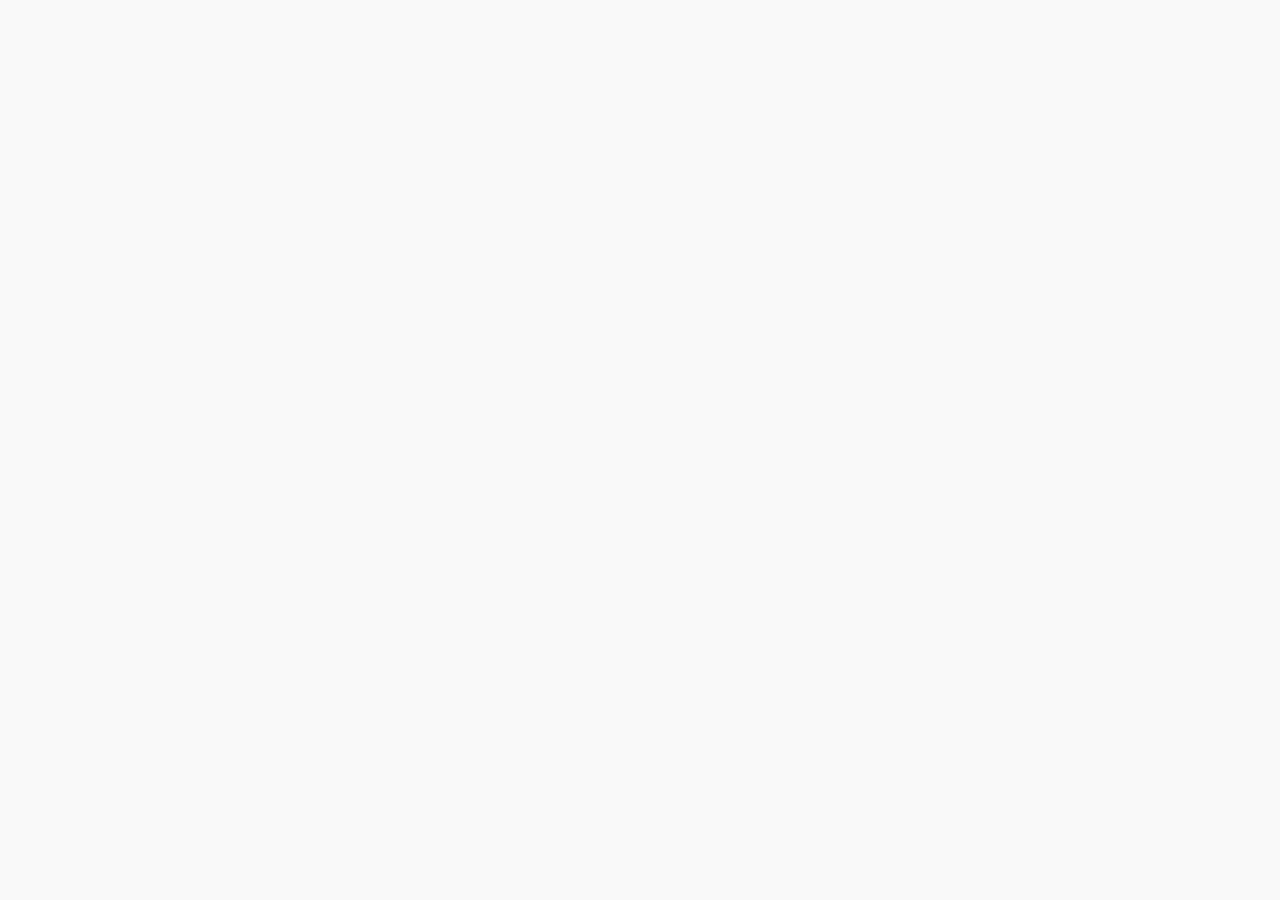
==== index.html @ 3a8b967f "Update index.html" ====
<!DOCTYPE html>
<html lang="fr">
<head>
  <meta charset="UTF-8">
  <meta name="viewport" content="width=device-width, initial-scale=1.0">
  <title>Charles Ange Ginésy</title>
  <link rel="stylesheet" href="css/style.css">
  <script>
    function toggleMenu() {
      const nav = document.querySelector("nav ul");
      nav.style.display = nav.style.display === "flex" ? "none" : "flex";
    }
    <script>
</head>
<body>

  <!-- ✨ Ici commence le contenu réel de ta page -->
  <header>
<div class="header-left">
      <h1 class="header-title">CHARLES ANGE GINÉSY</h1>
      <div class="liseret"></div>
      <p class="header-subtitle">Président du Département des Alpes-Maritimes<br>Président de la Communauté de Communes Alpes d'Azur</p>
    </div>
    <button id="menu-toggle" onclick="toggleMenu()">☰</button>
    <nav>
      <ul>
        <li><a href="#actualites">ACTUALITÉS</a></li>
        <li><a href="#connaitre">MIEUX ME CONNAÎTRE</a></li>
        <li><a href="#priorites">MES PRIORITÉS</a></li>
        <li><a href="#contact">ME CONTACTER</a></li>
      </ul>
    </nav>
    <div class="social-icons">
      <a href="https://www.facebook.com/CAGinesy/" target="_blank"><img src="images/facebook-logo.svg" alt="Facebook"></a>
      <a href="https://www.instagram.com/ca_ginesy/" target="_blank"><img src="images/instagram.png" alt="Instagram"></a>
      <a href="https://www.linkedin.com/in/caginesy/" target="_blank"><img src="images/linkedin-big-logo.svg" alt="LinkedIn"></a>
      <a href="https://x.com/ca_ginesy" target="_blank"><img src="images/x.png" alt="X"></a>
      <a href="https://www.tiktok.com/@charlesangeginesy" target="_blank"><img src="images/tiktokgood.svg" alt="TikTok"></a>
    </div>
  </header>

  <main>
    <section id="actualites">
      <h2>ACTUALITÉS</h2>
      <div id="actu-principale"></div>
      <div id="actu-secondaires"></div>
    </section>

    <section class="newsletter">
  <h2>TOUTE MON ACTUALITÉ DANS VOTRE BOÎTE MAIL</h2>
  <form>
    <input type="email" placeholder="Votre adresse mail" required>
    <button type="submit" title="S’inscrire à la newsletter">📩</button>
  </form>
</section>

<section class="suivez-moi">
  <h2>SUIVEZ-MOI</h2>
  <div class="icons">
    <a href="https://facebook.com/CAGinesy" target="_blank">
      <img src="images/facebook.svg" alt="Facebook">
    </a>
    <a href="https://x.com/ca_ginesy" target="_blank">
      <img src="images/x.svg" alt="X">
    </a>
    <a href="https://linkedin.com/in/caginesy" target="_blank">
      <img src="images/linkedin.svg" alt="LinkedIn">
    </a>
    <a href="https://instagram.com/ca_ginesy" target="_blank">
      <img src="images/instagram.svg" alt="Instagram">
    </a>
    <a href="https://tiktok.com/@charlesangeginesy" target="_blank">
      <img src="images/tiktok.svg" alt="TikTok">
    </a>
  </div>
</section>


  <footer>
    <div class="footer-columns">
      <div>
        <img src="images/lr_logo.svg" alt="Les Républicains">
        <p><a href="mentions.html">Mentions légales</a></p>
      </div>
      <div>
        <h3>ME SUIVRE</h3>
        <div class="social-icons">
          <a href="https://facebook.com/CAGinesy" target="_blank"><img src="images/facebook.svg" alt="Facebook"></a>
          <a href="https://x.com/ca_ginesy" target="_blank"><img src="images/x.svg" alt="X"></a>
          <a href="https://linkedin.com/in/caginesy" target="_blank"><img src="images/linkedin.svg" alt="LinkedIn"></a>
          <a href="https://instagram.com/ca_ginesy" target="_blank"><img src="images/instagram.svg" alt="Instagram"></a>
          <a href="https://tiktok.com/@charlesangeginesy" target="_blank"><img src="images/tiktok.svg" alt="TikTok"></a>
        </div>
      </div>
      <div>
        <h3>PLAN DU SITE</h3>
        <ul>
          <li><a href="#actualites">Actualités</a></li>
          <li><a href="#priorites">Mes Priorités</a></li>
          <li><a href="#contact">Contact</a></li>
        </ul>
      </div>
    </div>
  </footer>

  <!-- Chargement du script d’articles -->
  <script src="js/load-articles.js"></script>
</body>
</html>
---- css/style.css ----
/* RESET & FONDAMENTAUX */
body {
  margin: 0;
  font-family: "Helvetica Neue", sans-serif;
  color: #002654;
  background-color: #fff;
}

h1, h2, h3, h4 {
  text-transform: uppercase;
  margin: 0;
}

/* LISERET BLEU BLANC ROUGE */
.liseret {
  height: 4px;
  width: 270px;
  background: linear-gradient(to right, #0055A4 33%, white 33% 66%, #EF4135 66%);
  margin: 6px 0 10px 0;
  border-radius: 2px;
}

/* HEADER */
header {
  background-color: #002654;
  color: white;
  display: flex;
  align-items: center;
  justify-content: space-between;
  padding: 10px 40px;
  flex-wrap: wrap;
  position: relative;
}

.header-left {
  max-width: 300px;
}

.header-title {
  font-size: 1.4em;
  font-weight: bold;
}

.header-subtitle {
  font-size: 0.60em;
  color: #ccc;
}

nav ul {
  display: flex;
  list-style: none;
  padding: 0;
  margin: 0 20px;
  gap: 20px;
}

nav a {
  color: white;
  text-decoration: none;
  font-size: 0.95em;
  transition: color 0.3s ease;
}

nav a:hover {
  color: #66b3ff;
}

#menu-toggle {
  display: none;
  background: none;
  border: none;
  color: white;
  font-size: 26px;
  margin-left: auto;
  cursor: pointer;
}

.social-icons {
  display: flex;
  gap: 10px;
  align-items: center;
}

.social-icons img {
  width: 20px;
  height: 20px;
  margin-left: 10px;
  transition: transform 0.3s;
  filter: brightness(0) invert(1);
}

.social-icons img:hover {
  transform: scale(1.1);
}
}
.article {
  border-bottom: 1px solid #ccc;
  padding: 20px 0;
}
.article img {
  width: 100%;
  max-height: 200px;
  object-fit: cover;
}
.article h2 {
  margin-top: 10px;
  color: #002654;
}
.article a {
  color: #002654;
  text-decoration: none;
  font-weight: bold;
}
body {
  font-family: 'Arial', sans-serif;
  background: #f8f9fa;
  color: #002654;
  margin: 0;
  padding: 0 20px;
}

h2 {
  text-transform: uppercase;
  font-size: 28px;
  color: #002654;
  margin-bottom: 30px;
}

.actualites {
  max-width: 1200px;
  margin: 60px auto;
  padding: 0;
}

.toute-actu {
  float: right;
  font-size: 14px;
  font-weight: normal;
}

.toute-actu img {
  height: 16px;
  vertical-align: middle;
  margin-right: 5px;
}

.toute-actu a {
  color: #002654;
  text-decoration: none;
  font-weight: bold;
}

/* Actualités */
.actu-principale {
  display: flex;
  background: white;
  border-radius: 12px;
  overflow: hidden;
  box-shadow: 0 0 8px rgba(0,0,0,0.1);
  margin-bottom: 40px;
}

.actu-principale img {
  width: 50%;
  height: auto;
  object-fit: cover;
}

.actu-principale .texte {
  width: 50%;
  padding: 30px;
}

.actu-principale .texte h2 {
  font-size: 22px;
  margin: 0 0 10px 0;
}

.actu-principale .date {
  font-size: 14px;
  color: #666;
  margin-bottom: 10px;
}

.actu-principale .btn {
  background-color: #002654;
  color: white;
  text-decoration: none;
  padding: 10px 16px;
  border-radius: 6px;
  display: inline-block;
  margin-top: 10px;
  font-size: 14px;
  transition: background-color 0.3s ease;
}

.actu-principale .btn:hover {
  background-color: #0050aa;
}

/* Actus secondaires */
.actus-secondaires {
  display: grid;
  grid-template-columns: repeat(3, 1fr);
  gap: 20px;
}

.actus-secondaires .carte {
  background: white;
  border-radius: 12px;
  overflow: hidden;
  box-shadow: 0 0 6px rgba(0,0,0,0.08);
  display: flex;
  flex-direction: column;
}

.actus-secondaires img {
  width: 100%;
  height: 160px;
  object-fit: cover;
}

.actus-secondaires .contenu {
  padding: 16px;
  flex-grow: 1;
  display: flex;
  flex-direction: column;
  justify-content: space-between;
}

.actus-secondaires h3 {
  font-size: 16px;
  margin: 0 0 6px 0;
}

.actus-secondaires .date {
  font-size: 13px;
  color: #666;
  margin-bottom: 8px;
}

.actus-secondaires .btn {
  background-color: #002654;
  color: white;
  text-decoration: none;
  padding: 8px 12px;
  font-size: 12px;
  text-align: center;
  border-radius: 6px;
  margin-top: 10px;
  text-transform: uppercase;
  transition: background-color 0.3s ease;
}

.actus-secondaires .btn:hover {
  background-color: #0050aa;
}

/* Pagination */
.pagination {
  margin-top: 50px;
  text-align: center;
}

.pagination button {
  background: #ccc;
  border: none;
  padding: 8px 14px;
  margin: 0 4px;
  border-radius: 5px;
  cursor: pointer;
  font-weight: bold;
  color: #002654;
  transition: background-color 0.2s ease;
}

.pagination button:hover {
  background-color: #999;
}

.pagination button.active {
  background-color: #002654;
  color: white;
}

/* NEWSLETTER */
.newsletter {
  background-color: #002654;
  color: white;
  padding: 30px 20px;
  text-align: center;
}

.newsletter h2 {
  font-size: 1.4em;
  font-color: white;
  font-weight: bold;
}

.newsletter form {
  margin-top: 20px;
  display: flex;
  justify-content: center;
  align-items: center;
  flex-wrap: wrap;
  gap: 10px;
}

.newsletter input {
  padding: 12px;
  width: 280px;
  border-radius: 5px;
  border: none;
  font-size: 1em;
}

.newsletter button {
  background: white;
  color: #002654;
  padding: 12px 20px;
  border-radius: 5px;
  border: none;
  font-weight: bold;
  cursor: pointer;
  transition: all 0.3s ease;
}

.newsletter button:hover {
  background-color: #004080;
  color: white;
}

/* SUIVEZ-MOI */
.suivez-moi {
  background: #e02d2d;
  color: white;
  padding: 30px 20px;
  text-align: center;
}

.suivez-moi h2 {
  font-size: 1.4em;
  font-weight: bold;
  font-color: white;
  margin-bottom: 20px;
}

.suivez-moi .icons {
  display: flex;
  justify-content: center;
  gap: 20px;
  margin-top: 15px;
}

.suivez-moi .icons a img {
  width: 26px;
  filter: brightness(0) invert(1);
  transition: transform 0.3s ease;
}

.suivez-moi .icons a img:hover {
  transform: scale(1.2);
}
/* ==== FOOTER ==== */
footer {
  background: #003399;
  color: white;
  padding: 40px 10%;
}
.footer-container {
  display: flex;
  justify-content: space-between;
  flex-wrap: wrap;
  gap: 20px;
}
.footer-col {
  flex: 1;
  min-width: 200px;
}
.footer-col h3 {
  font-size: 17px;
  margin-bottom: 10px;
}
.footer-col hr {
  width: 40px;
  border: 1px solid white;
  margin-bottom: 10px;
}
.footer-icons {
  display: flex;
  gap: 10px;
  flex-wrap: wrap;
}
.footer-icons img {
  height: 24px;
  filter: brightness(0) invert(1);
}
.footer-link {
  display: block;
  margin-top: 10px;
  font-size: 13px;
  color: white;
  text-decoration: none;
}
.footer-col ul {
  list-style: none;
  padding: 0;
}
.footer-col ul li a {
  color: white;
  text-decoration: none;
  font-size: 14px;
}
.footer-col ul li a:hover {
  text-decoration: underline;
}

/* Responsive */
@media screen and (max-width: 900px) {
  .actus-secondaires {
    grid-template-columns: repeat(2, 1fr);
  }
  .actu-principale {
    flex-direction: column;
  }
  .actu-principale img,
  .actu-principale .texte {
    width: 100%;
  }
}

@media screen and (max-width: 600px) {
  .actus-secondaires {
    grid-template-columns: 1fr;
  }
}
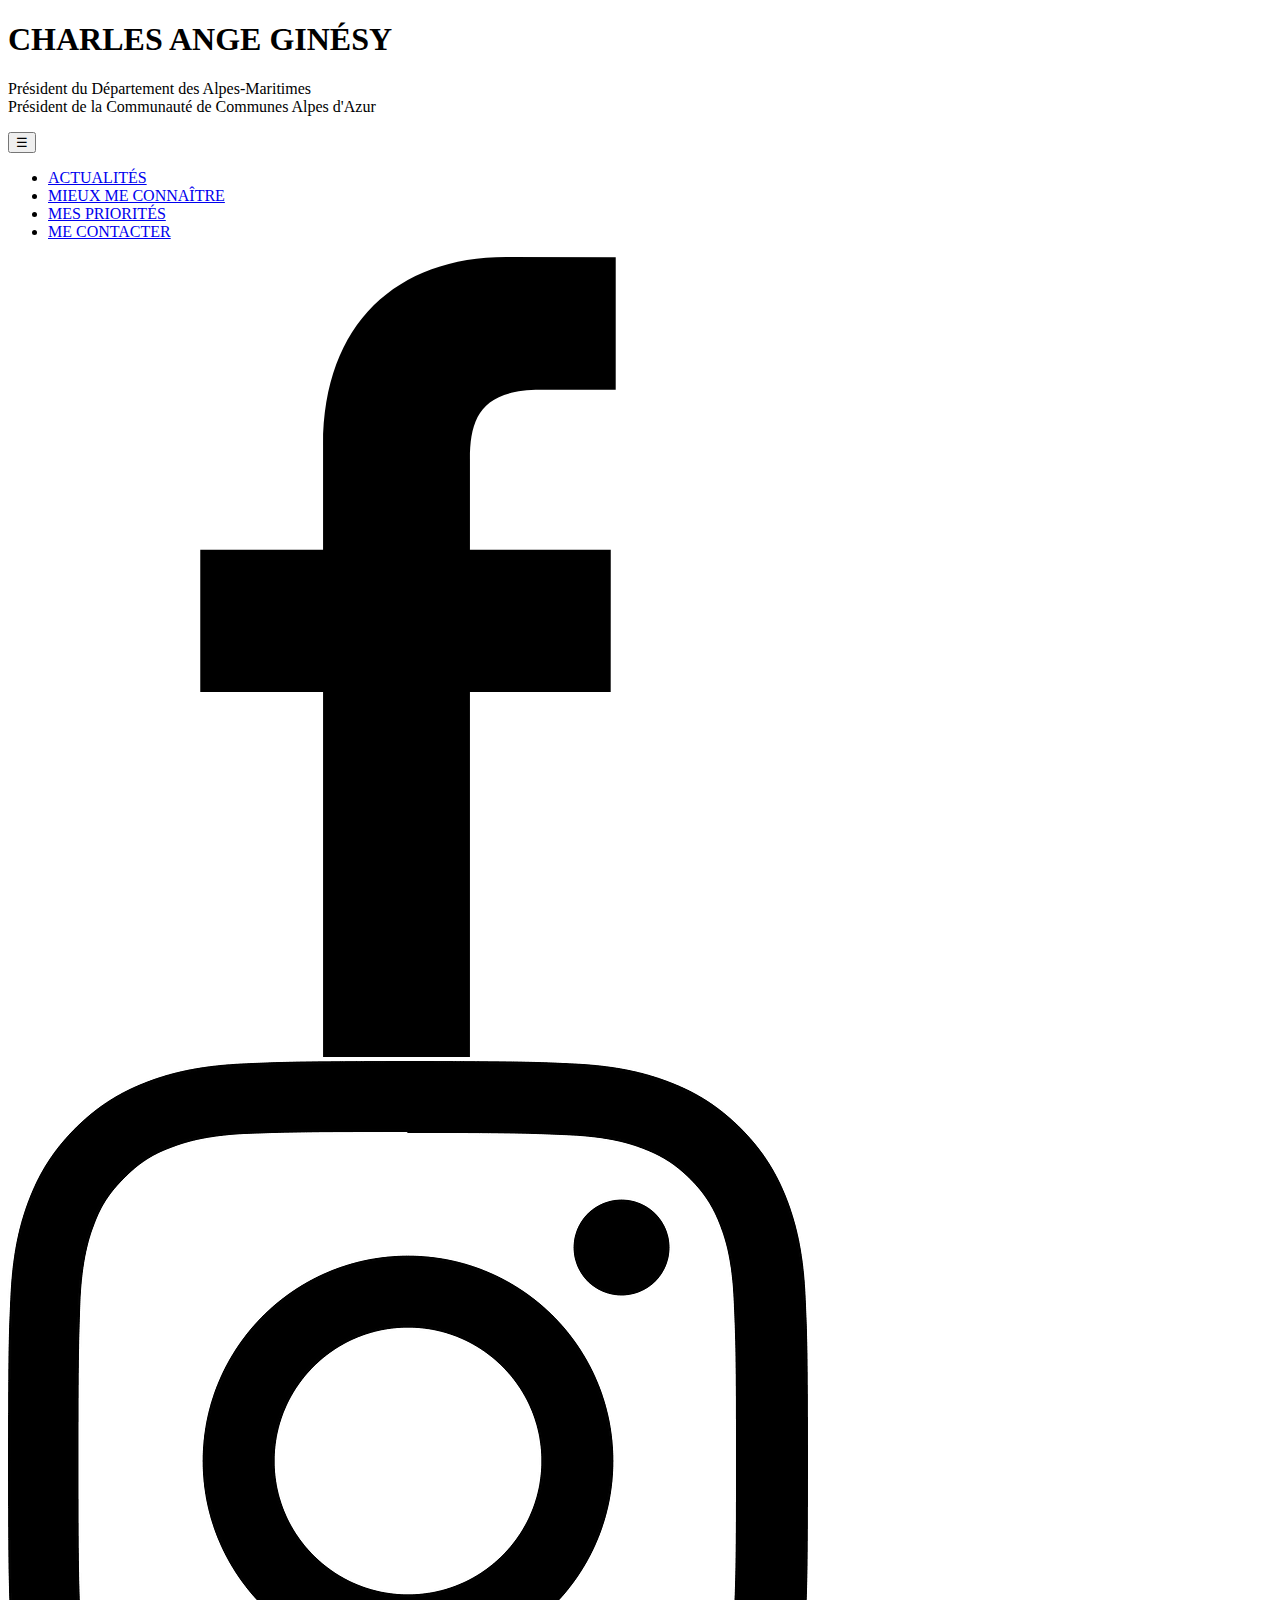
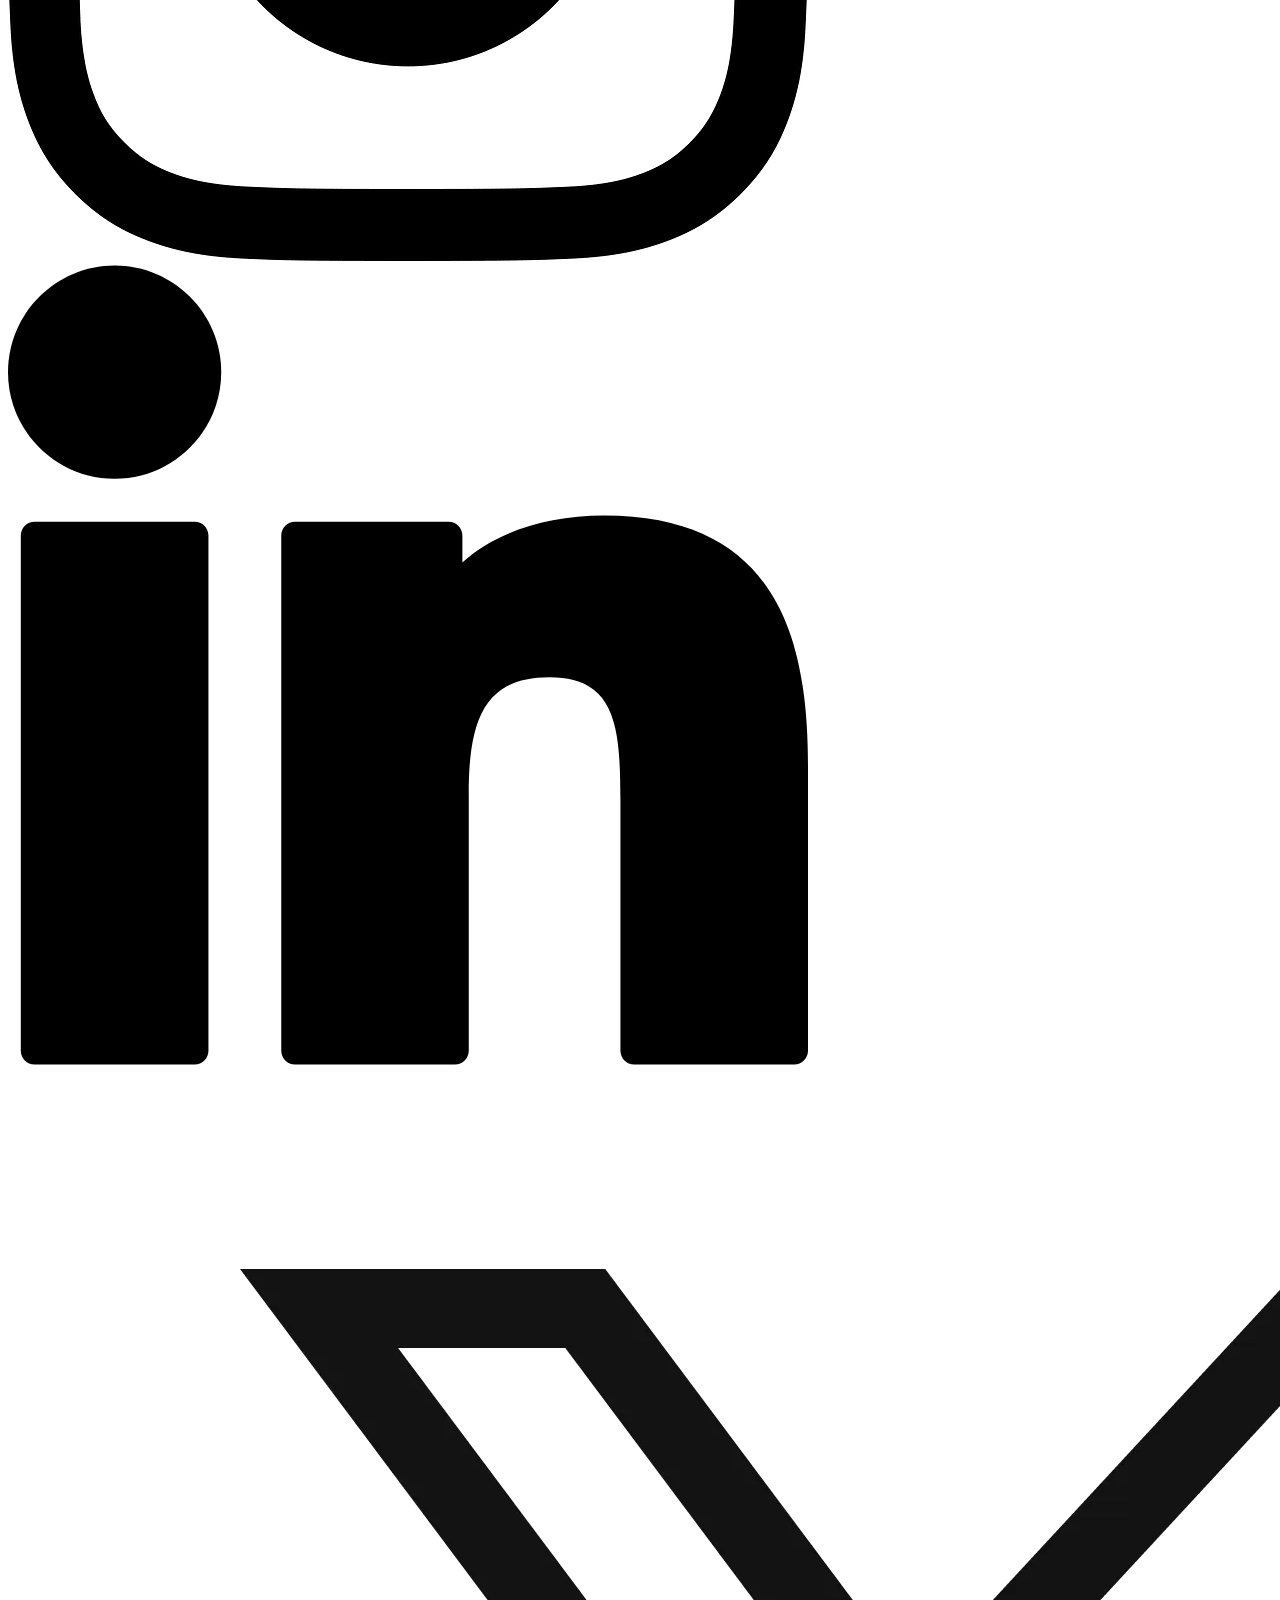
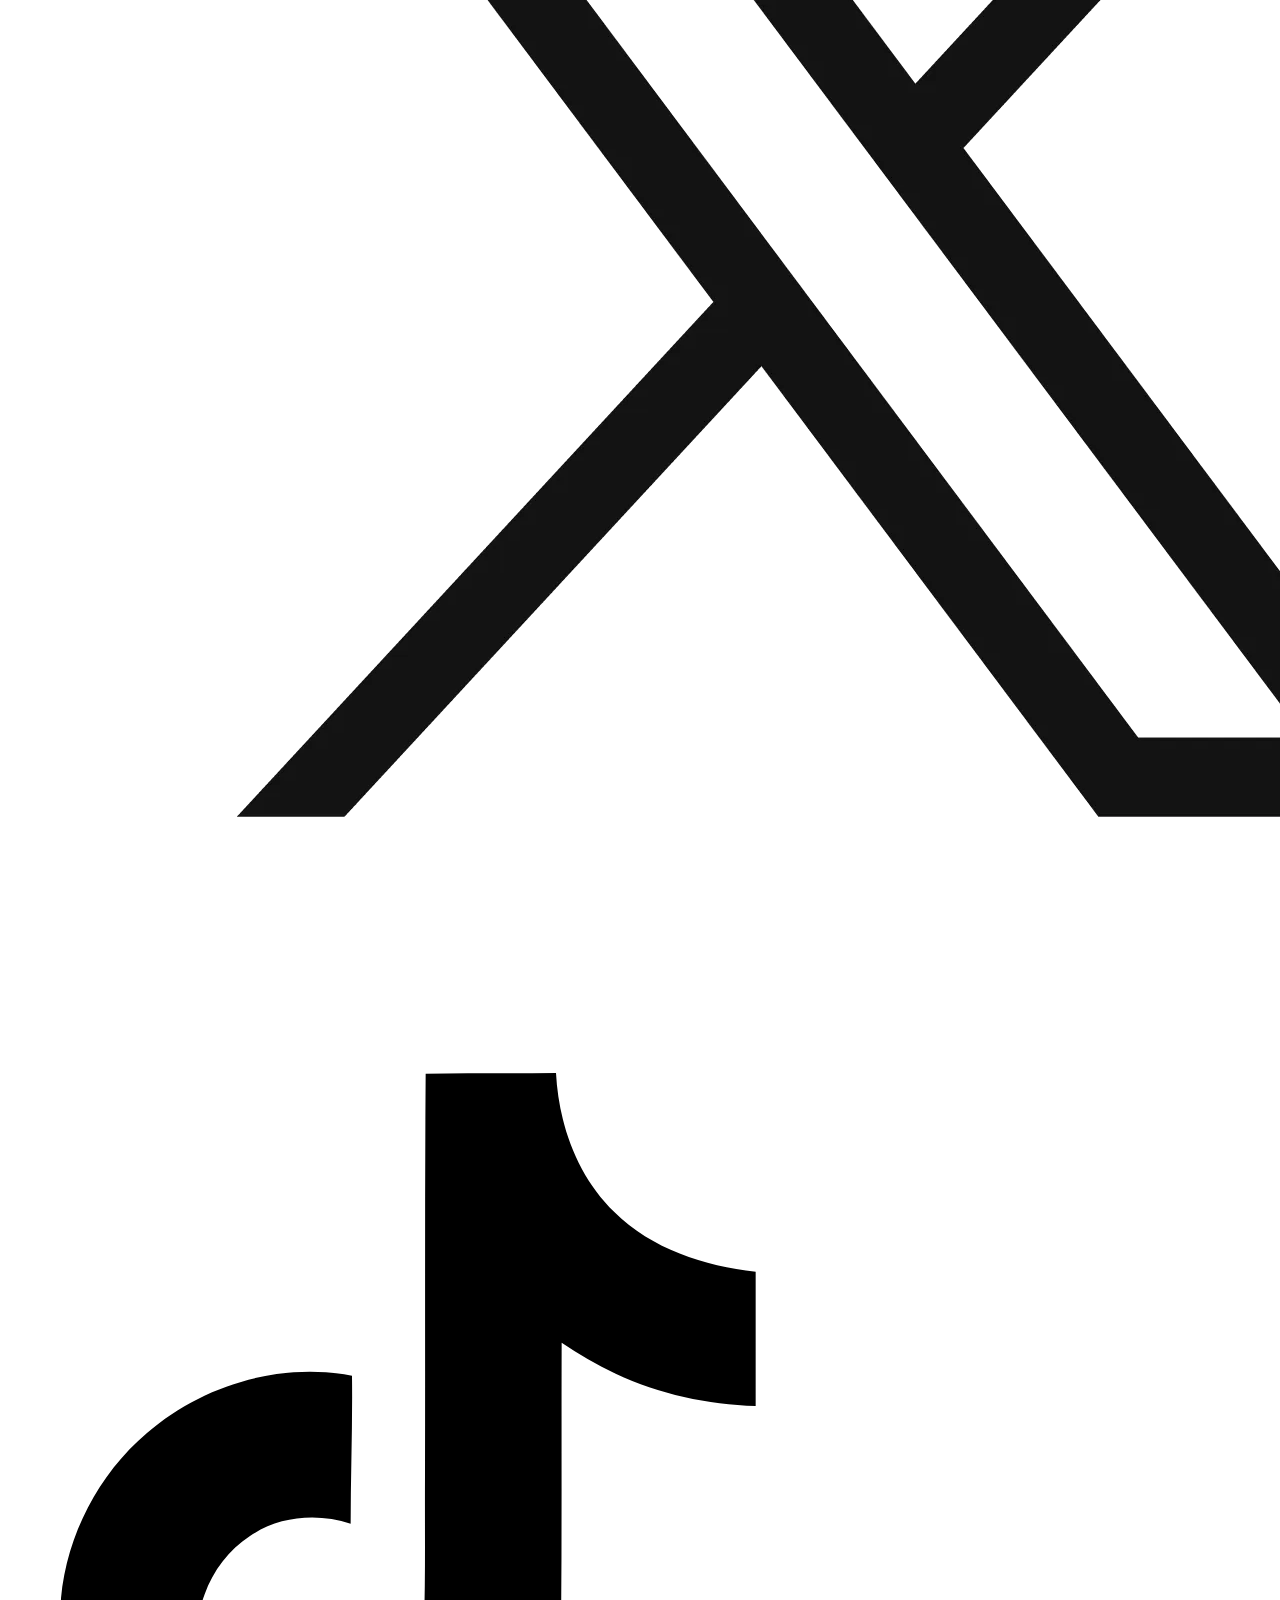
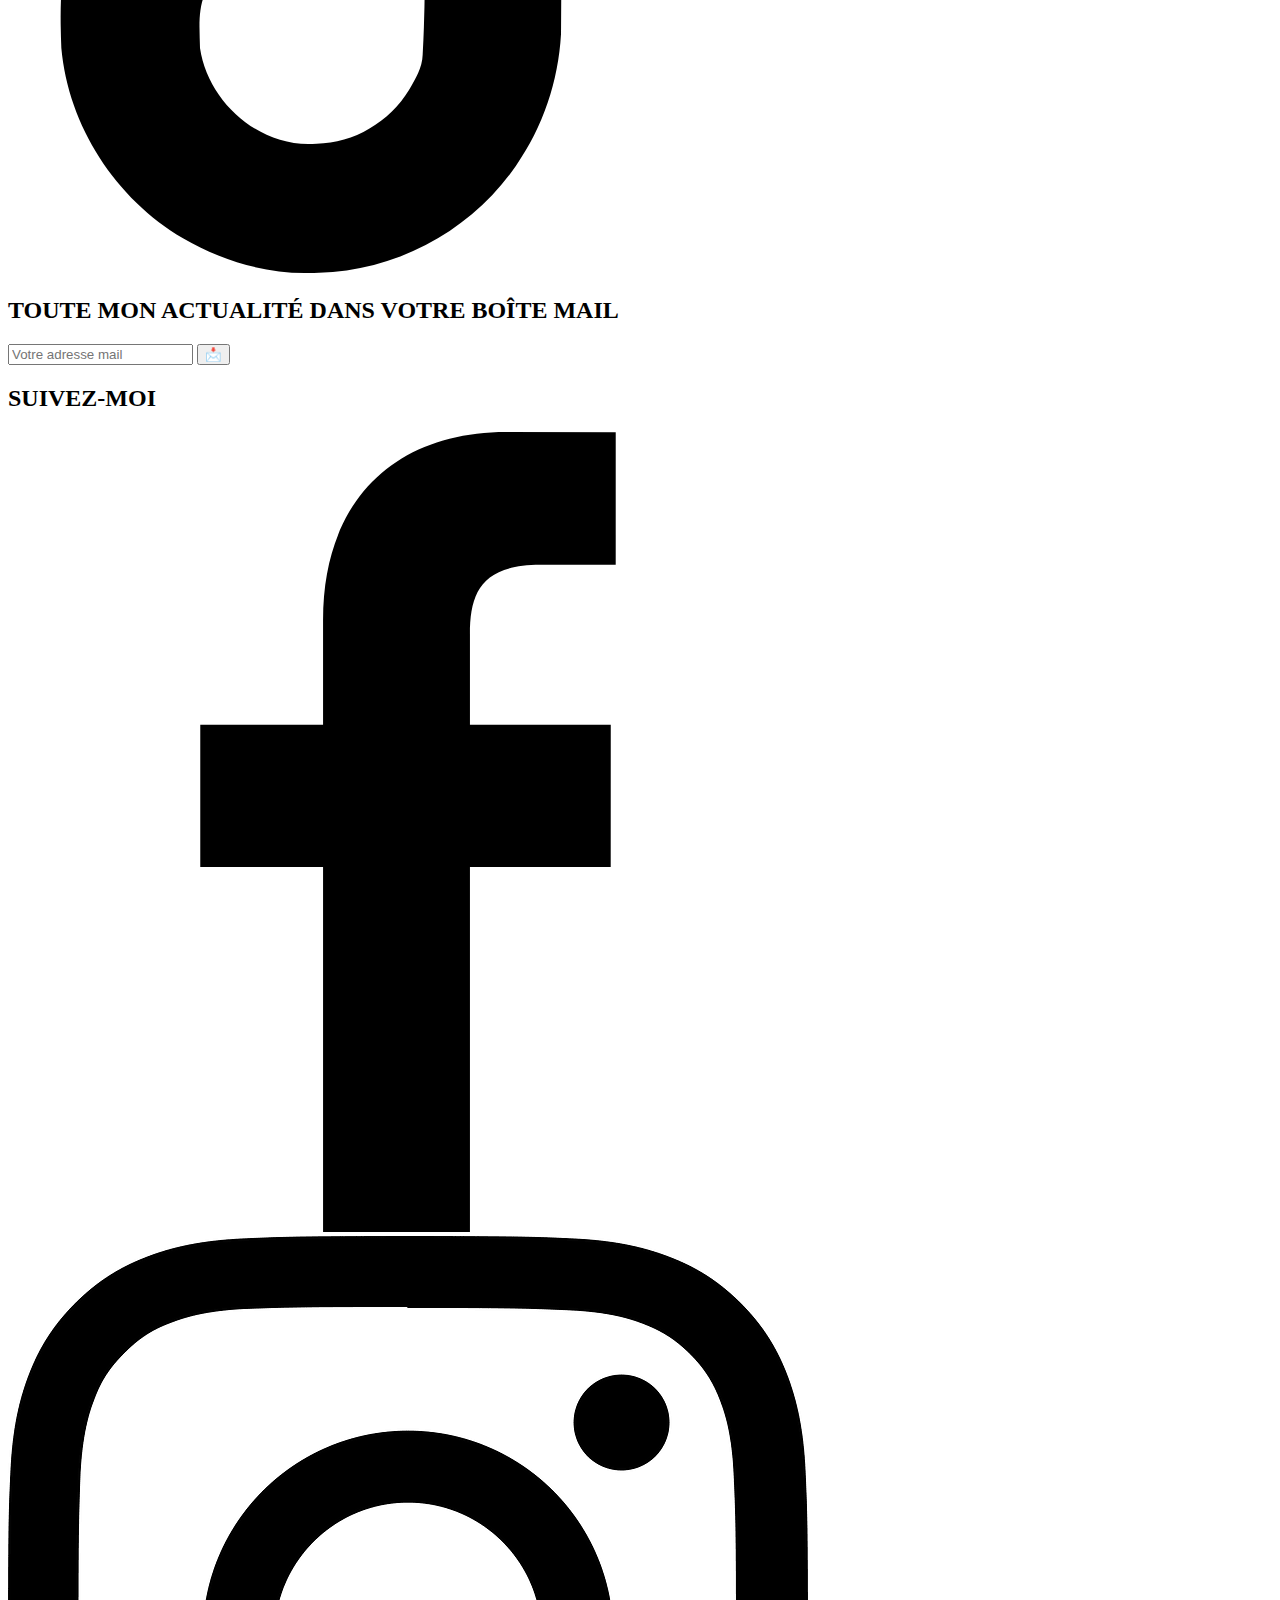
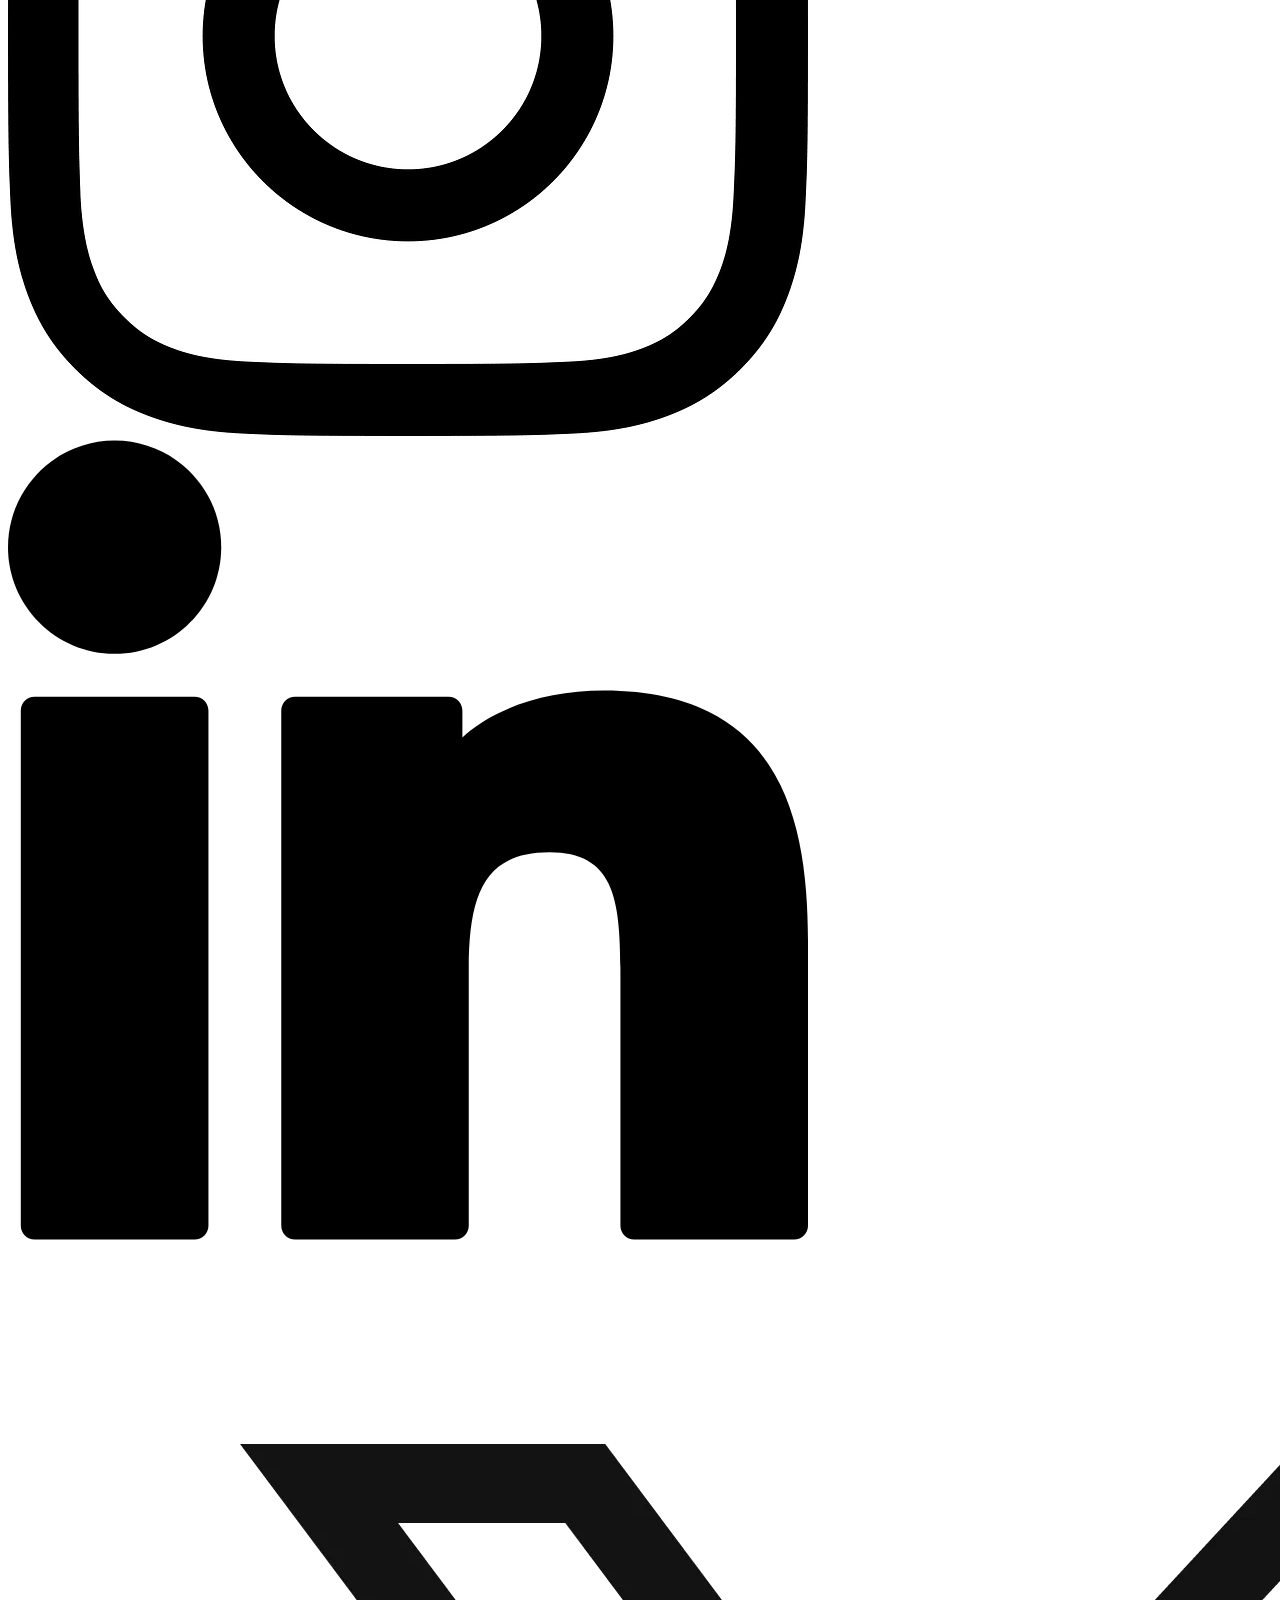
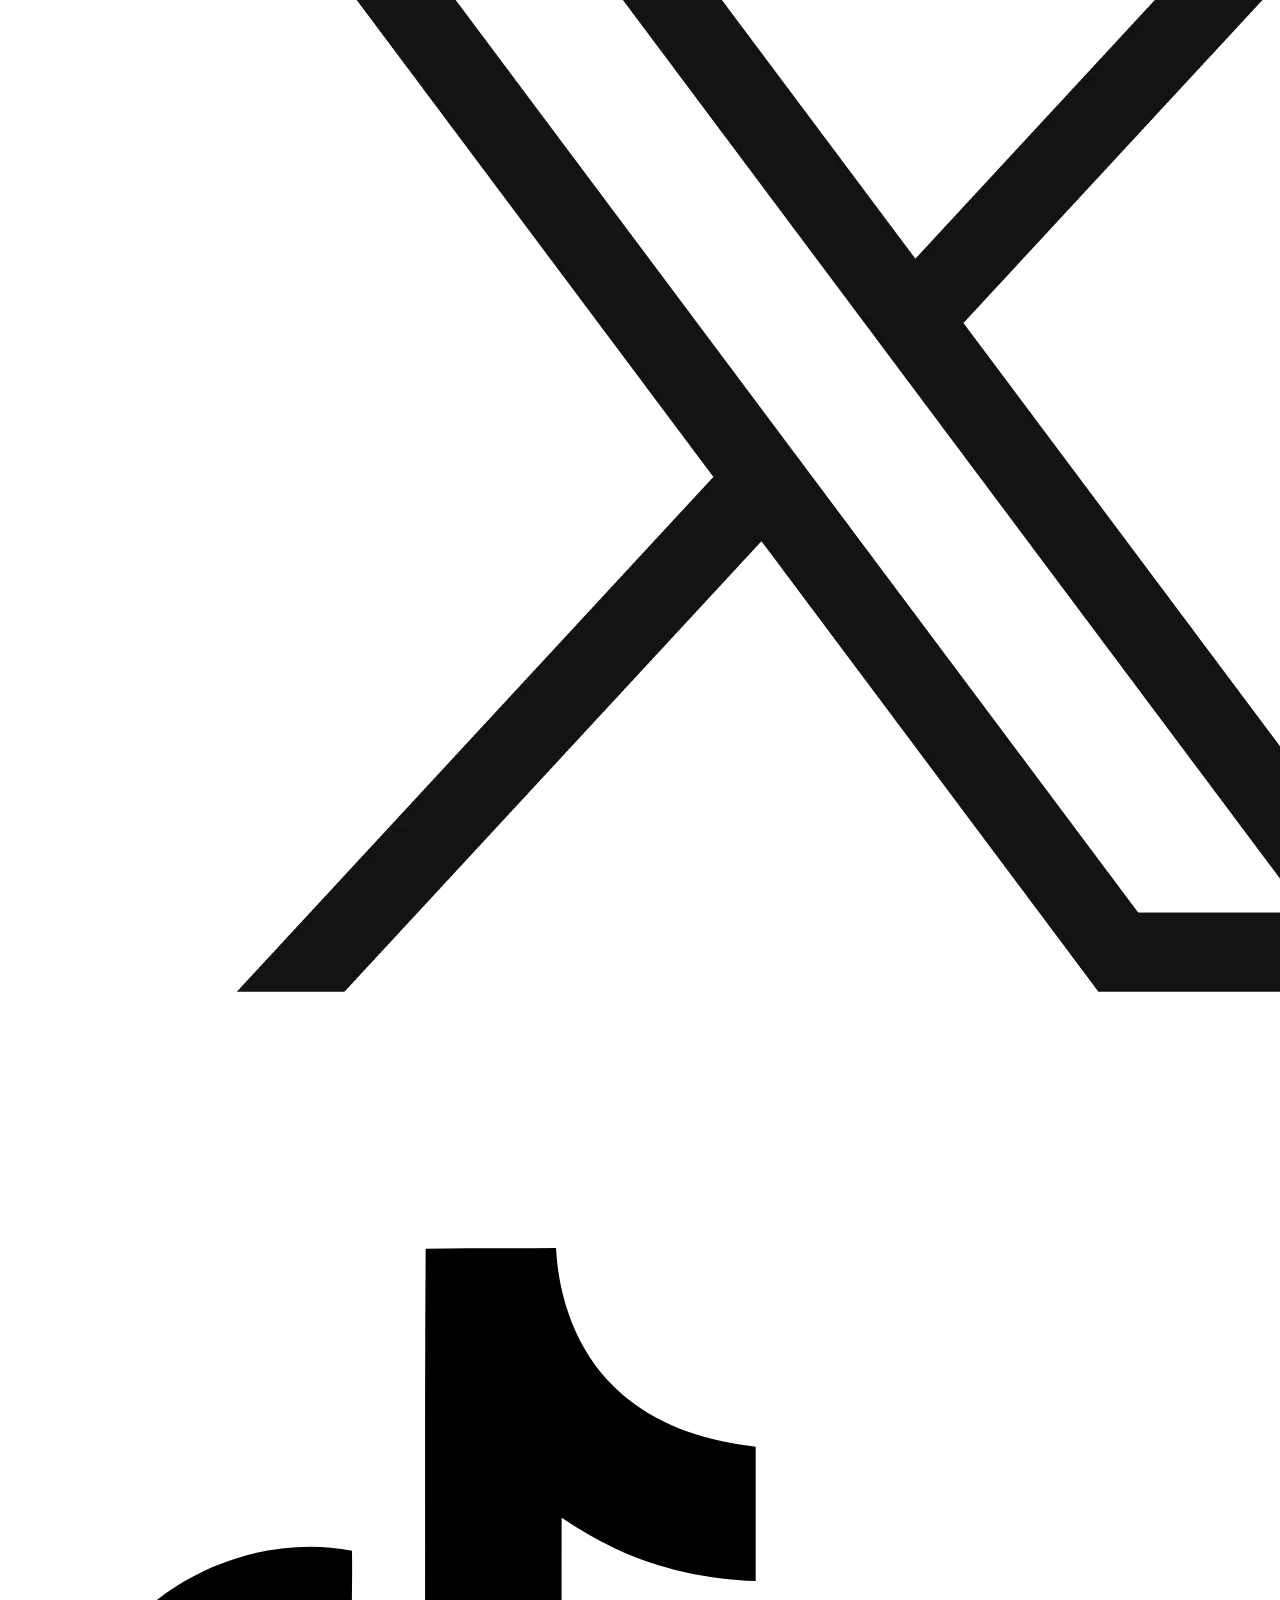
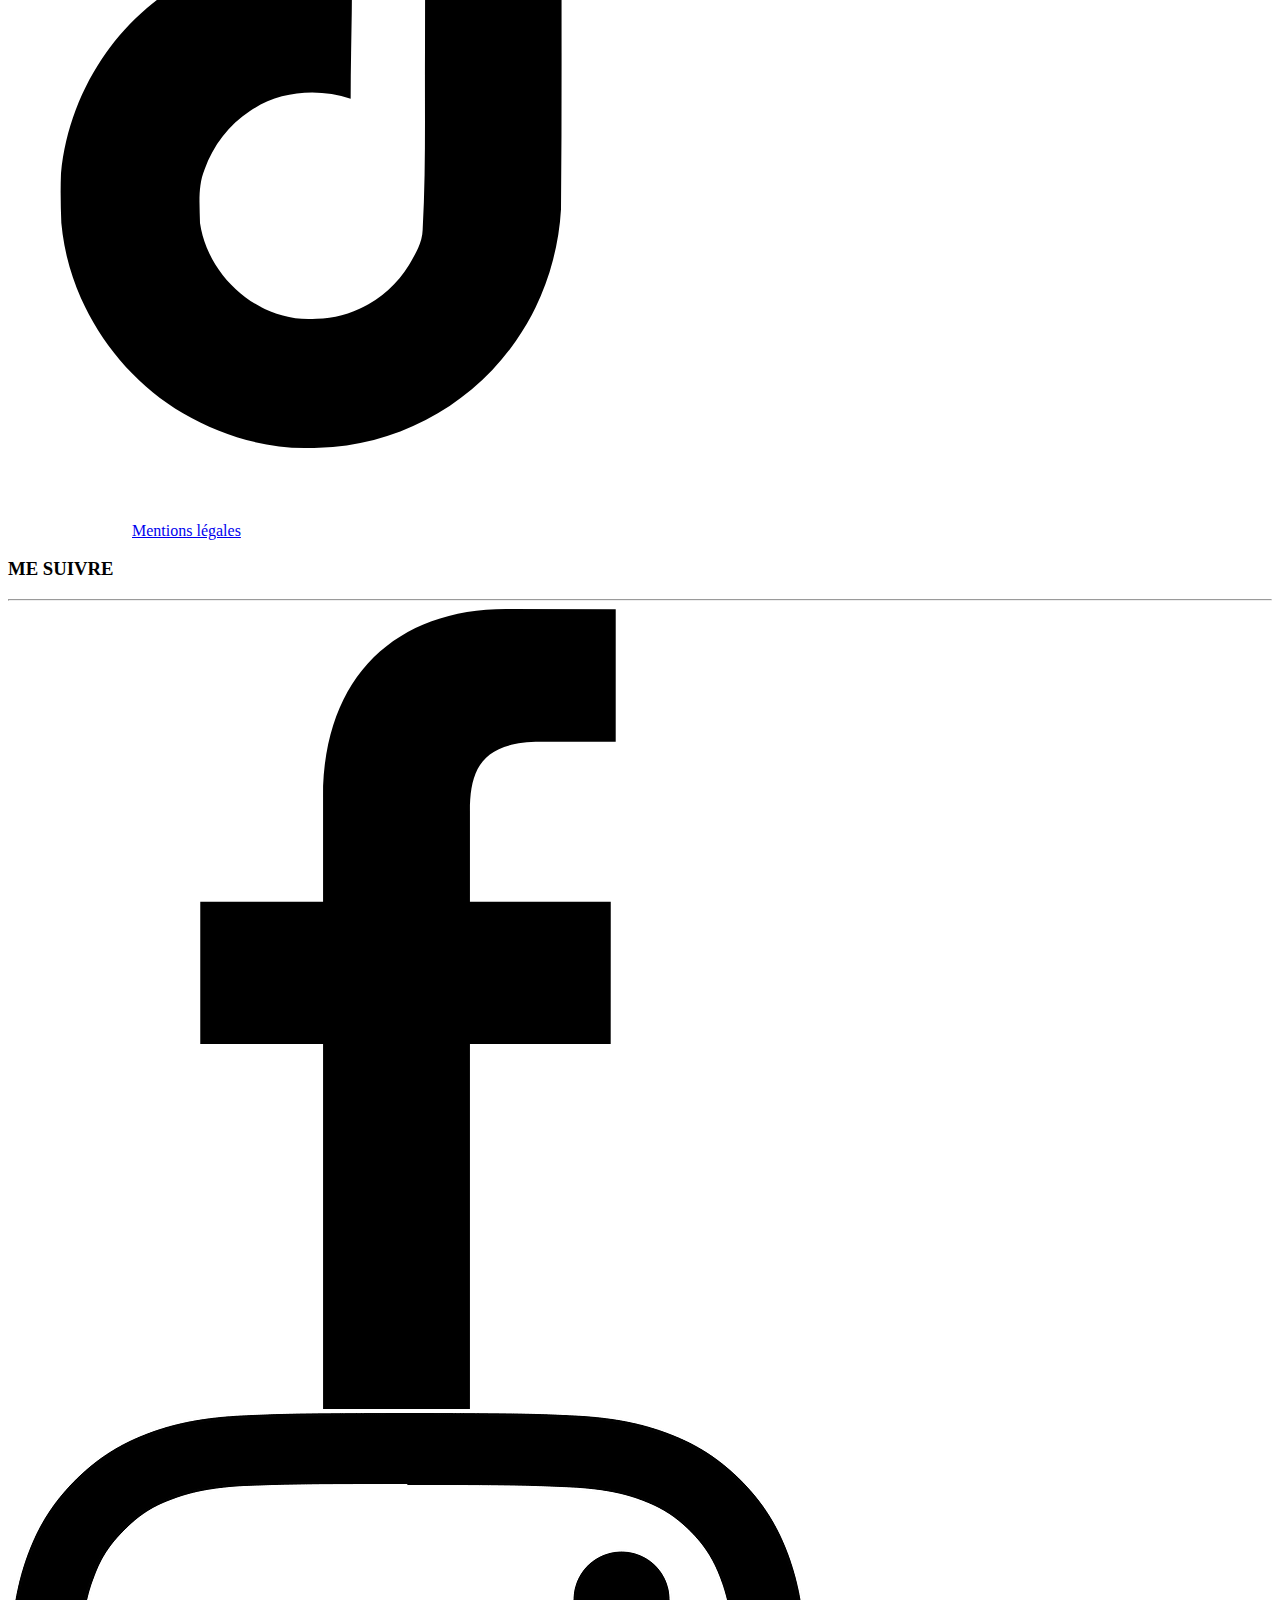
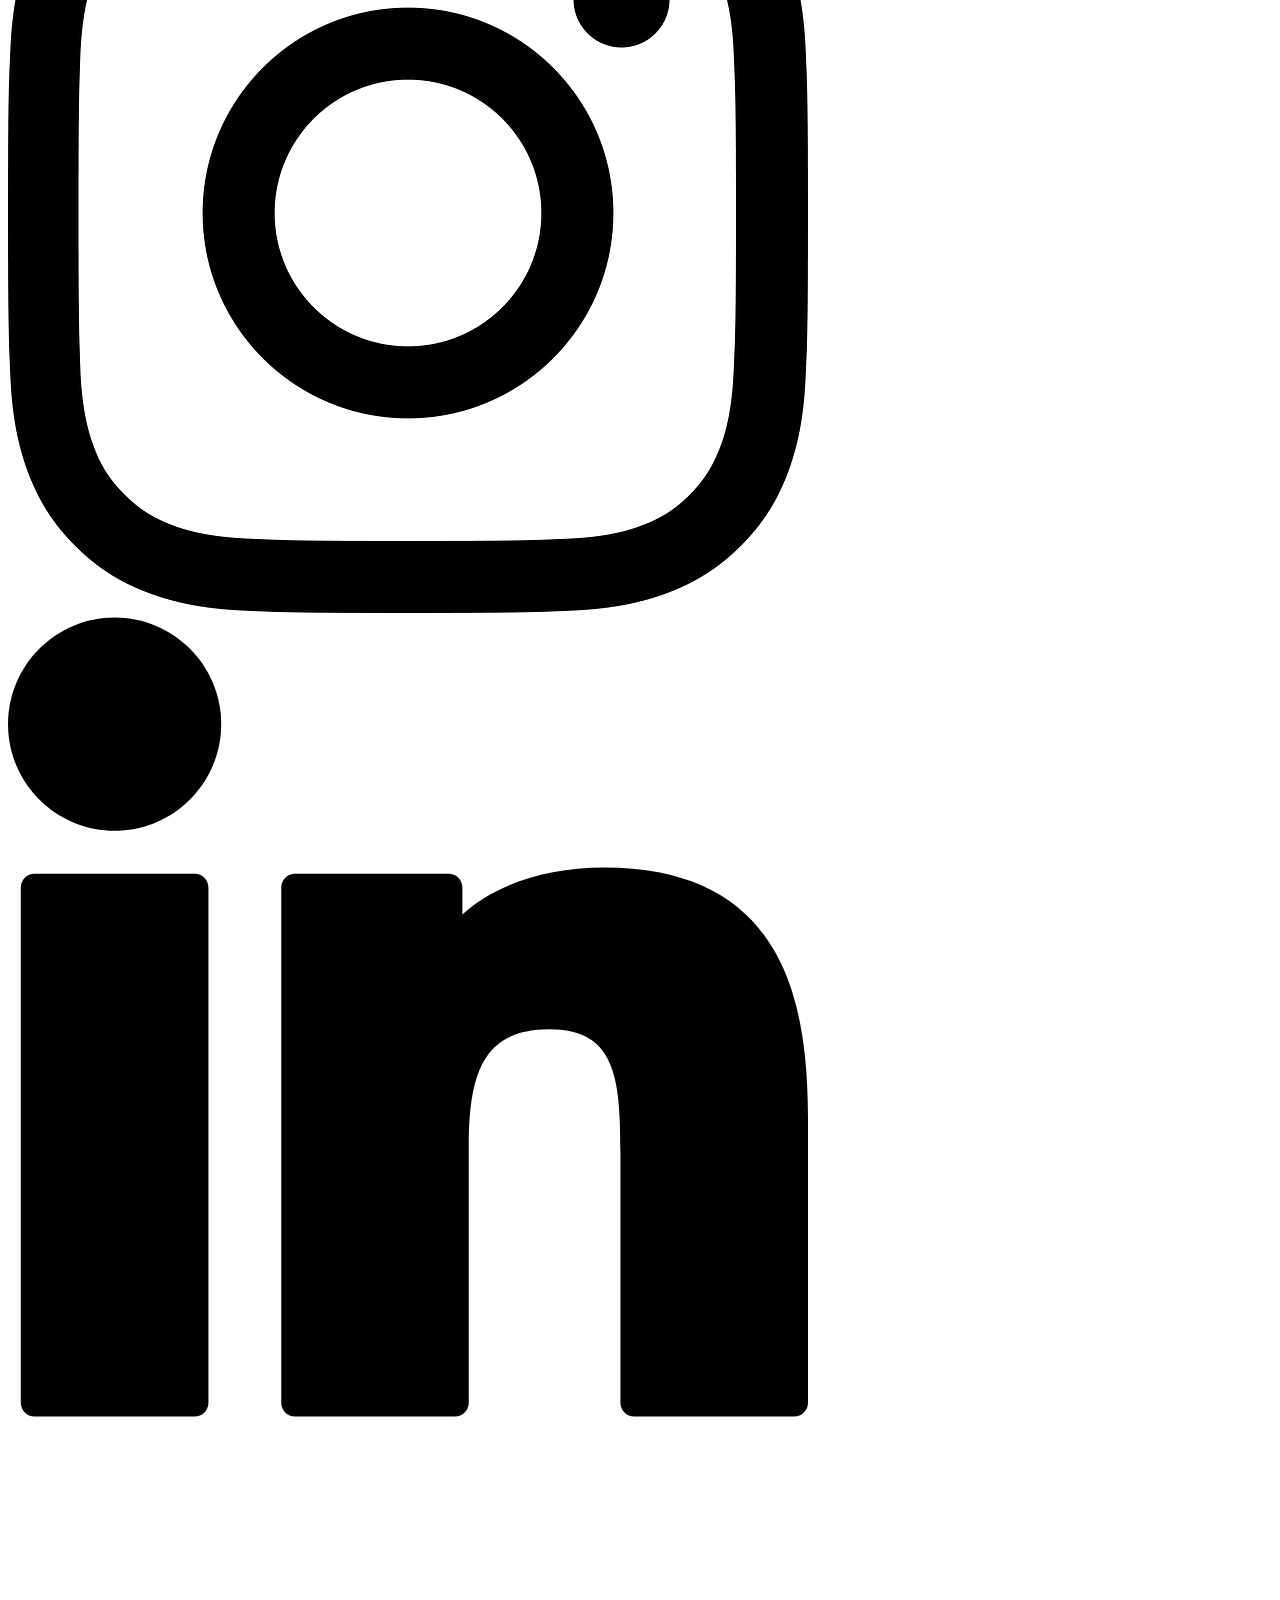
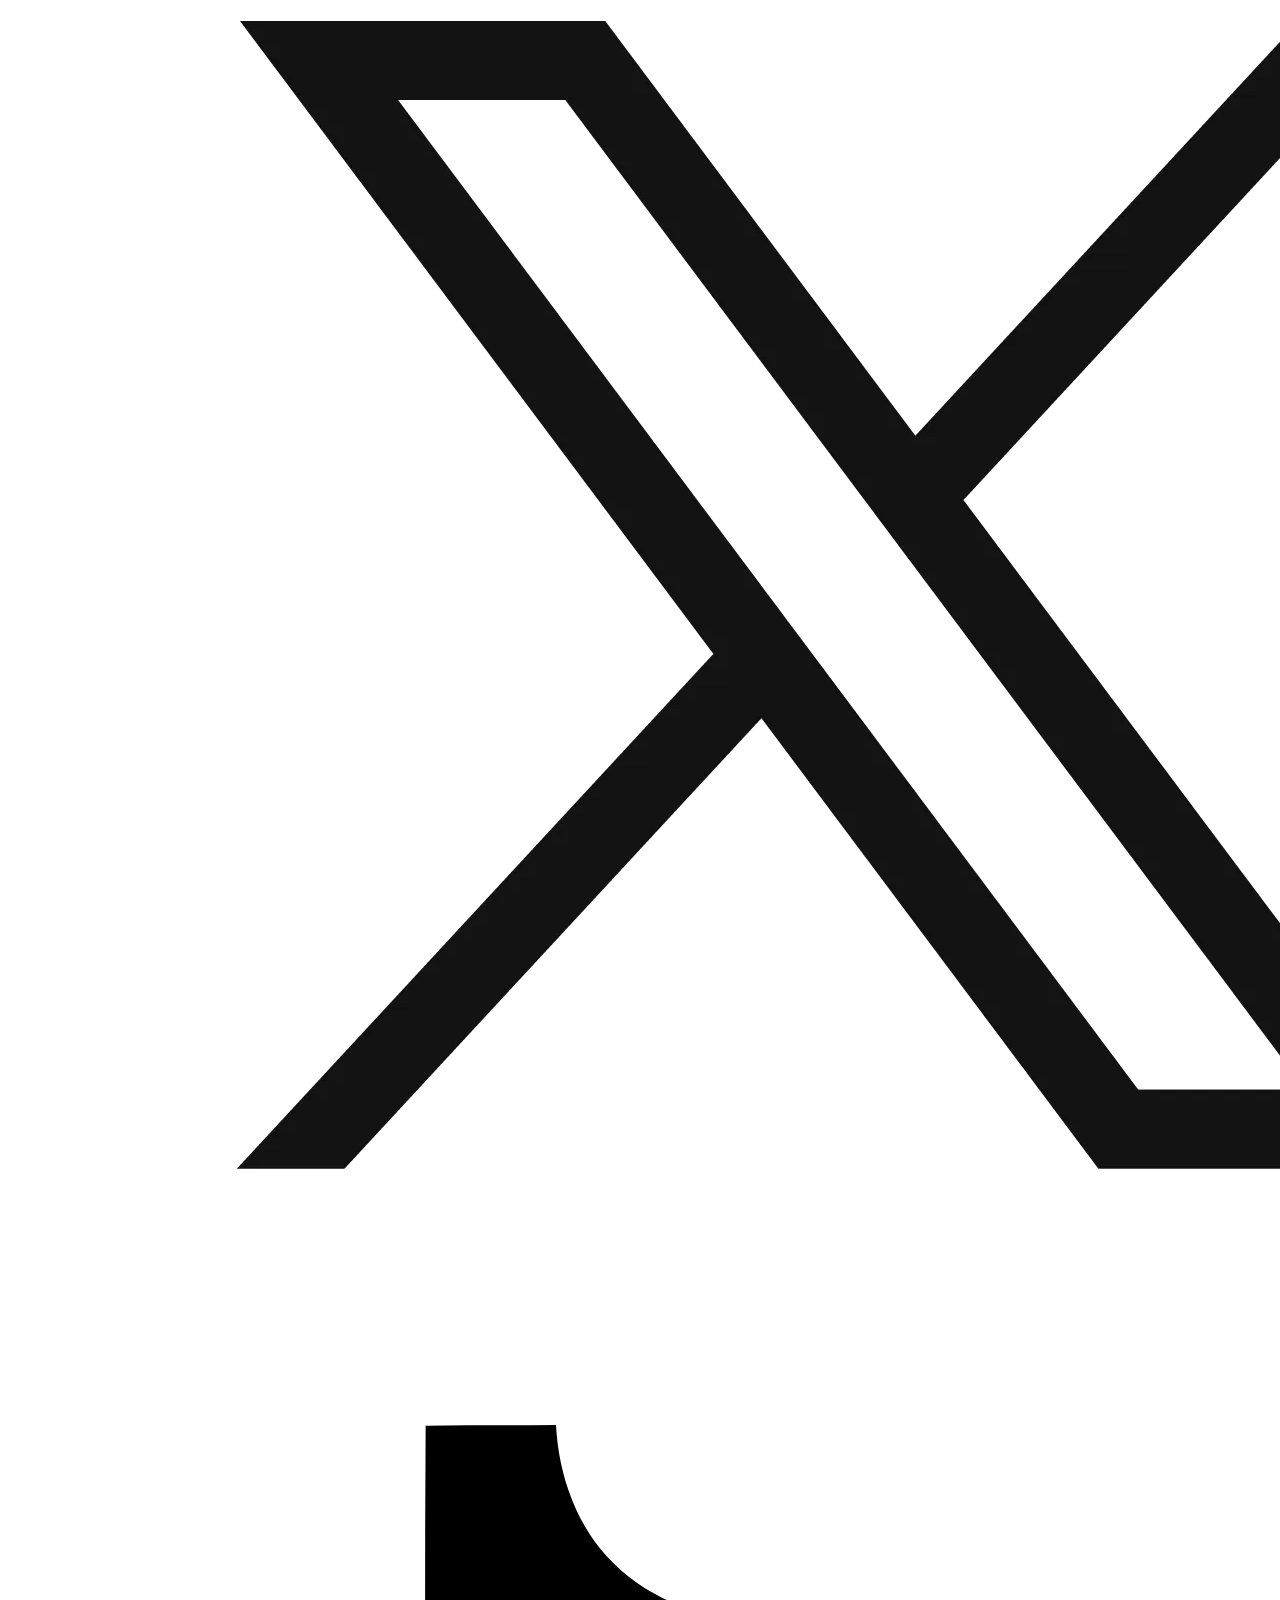
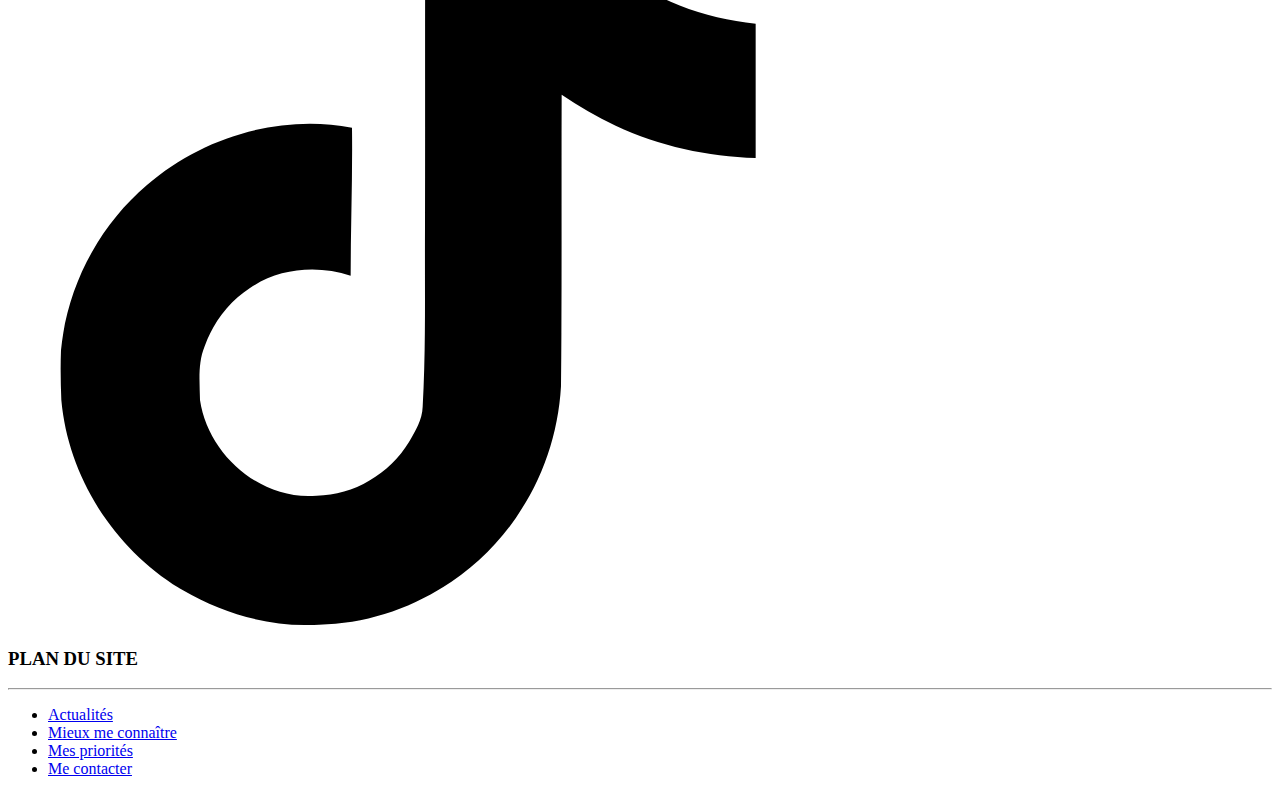
==== commit 21a0118e: "Update index.html" ====
--- a/index.html
+++ b/index.html
@@ -4,19 +4,18 @@
   <meta charset="UTF-8">
   <meta name="viewport" content="width=device-width, initial-scale=1.0">
   <title>Charles Ange Ginésy</title>
-  <link rel="stylesheet" href="css/style.css">
+  <link rel="stylesheet" href="style.css">
   <script>
     function toggleMenu() {
       const nav = document.querySelector("nav ul");
       nav.style.display = nav.style.display === "flex" ? "none" : "flex";
     }
-    <script>
+
+  </script>
 </head>
 <body>
-
-  <!-- ✨ Ici commence le contenu réel de ta page -->
   <header>
-<div class="header-left">
+    <div class="header-left">
       <h1 class="header-title">CHARLES ANGE GINÉSY</h1>
       <div class="liseret"></div>
       <p class="header-subtitle">Président du Département des Alpes-Maritimes<br>Président de la Communauté de Communes Alpes d'Azur</p>
@@ -39,69 +38,56 @@
     </div>
   </header>
 
-  <main>
-    <section id="actualites">
-      <h2>ACTUALITÉS</h2>
-      <div id="actu-principale"></div>
-      <div id="actu-secondaires"></div>
-    </section>
+  <section class="newsletter">
+    <h2>TOUTE MON ACTUALITÉ DANS VOTRE BOÎTE MAIL</h2>
+    <form>
+      <input type="email" placeholder="Votre adresse mail">
+      <button type="submit">📩</button>
+    </form>
+  </section>
 
-    <section class="newsletter">
-  <h2>TOUTE MON ACTUALITÉ DANS VOTRE BOÎTE MAIL</h2>
-  <form>
-    <input type="email" placeholder="Votre adresse mail" required>
-    <button type="submit" title="S’inscrire à la newsletter">📩</button>
-  </form>
-</section>
-
-<section class="suivez-moi">
-  <h2>SUIVEZ-MOI</h2>
-  <div class="icons">
-    <a href="https://facebook.com/CAGinesy" target="_blank">
-      <img src="images/facebook.svg" alt="Facebook">
-    </a>
-    <a href="https://x.com/ca_ginesy" target="_blank">
-      <img src="images/x.svg" alt="X">
-    </a>
-    <a href="https://linkedin.com/in/caginesy" target="_blank">
-      <img src="images/linkedin.svg" alt="LinkedIn">
-    </a>
-    <a href="https://instagram.com/ca_ginesy" target="_blank">
-      <img src="images/instagram.svg" alt="Instagram">
-    </a>
-    <a href="https://tiktok.com/@charlesangeginesy" target="_blank">
-      <img src="images/tiktok.svg" alt="TikTok">
-    </a>
-  </div>
-</section>
+  <section class="suivez-moi">
+    <h2>SUIVEZ-MOI</h2>
+    <div class="icons">
+      <a href="https://www.facebook.com/CAGinesy/" target="_blank"><img src="images/facebook-logo.svg" alt="Facebook"></a>
+      <a href="https://www.instagram.com/ca_ginesy/" target="_blank"><img src="images/instagram.png" alt="Instagram"></a>
+      <a href="https://www.linkedin.com/in/caginesy/" target="_blank"><img src="images/linkedin-big-logo.svg" alt="LinkedIn"></a>
+      <a href="https://x.com/ca_ginesy" target="_blank"><img src="images/x.png" alt="X"></a>
+      <a href="https://www.tiktok.com/@charlesangeginesy" target="_blank"><img src="images/tiktokgood.svg" alt="TikTok"></a>
+    </div>
+  </section>
 
 
-  <footer>
-    <div class="footer-columns">
-      <div>
-        <img src="images/lr_logo.svg" alt="Les Républicains">
-        <p><a href="mentions.html">Mentions légales</a></p>
-      </div>
-      <div>
-        <h3>ME SUIVRE</h3>
-        <div class="social-icons">
-          <a href="https://facebook.com/CAGinesy" target="_blank"><img src="images/facebook.svg" alt="Facebook"></a>
-          <a href="https://x.com/ca_ginesy" target="_blank"><img src="images/x.svg" alt="X"></a>
-          <a href="https://linkedin.com/in/caginesy" target="_blank"><img src="images/linkedin.svg" alt="LinkedIn"></a>
-          <a href="https://instagram.com/ca_ginesy" target="_blank"><img src="images/instagram.svg" alt="Instagram"></a>
-          <a href="https://tiktok.com/@charlesangeginesy" target="_blank"><img src="images/tiktok.svg" alt="TikTok"></a>
-        </div>
-      </div>
-      <div>
-        <h3>PLAN DU SITE</h3>
-        <ul>
-          <li><a href="#actualites">Actualités</a></li>
-          <li><a href="#priorites">Mes Priorités</a></li>
-          <li><a href="#contact">Contact</a></li>
-        </ul>
+<!-- FOOTER -->
+<footer>
+  <div class="footer-container">
+    <div class="footer-col logo">
+      <img src="images/LR_logo_blanc_120x84.webp" alt="Logo LR">
+      <a href="#" class="footer-link">Mentions légales</a>
+    </div>
+    <div class="footer-col follow">
+      <h3>ME SUIVRE</h3>
+      <hr>
+      <div class="footer-icons">
+      <a href="https://www.facebook.com/CAGinesy/" target="_blank"><img src="images/facebook-logo.svg" alt="Facebook"></a>
+      <a href="https://www.instagram.com/ca_ginesy/" target="_blank"><img src="images/instagram.png" alt="Instagram"></a>
+      <a href="https://www.linkedin.com/in/caginesy/" target="_blank"><img src="images/linkedin-big-logo.svg" alt="LinkedIn"></a>
+      <a href="https://x.com/ca_ginesy" target="_blank"><img src="images/x.png" alt="X"></a>
+      <a href="https://www.tiktok.com/@charlesangeginesy" target="_blank"><img src="images/tiktokgood.svg" alt="TikTok"></a>
       </div>
     </div>
-  </footer>
+    <div class="footer-col sitemap">
+      <h3>PLAN DU SITE</h3>
+      <hr>
+      <ul>
+        <li><a href="#actualites">Actualités</a></li>
+        <li><a href="#connaitre">Mieux me connaître</a></li>
+        <li><a href="#priorites">Mes priorités</a></li>
+        <li><a href="#contact">Me contacter</a></li>
+      </ul>
+    </div>
+  </div>
+</footer>
 
   <!-- Chargement du script d’articles -->
   <script src="js/load-articles.js"></script>
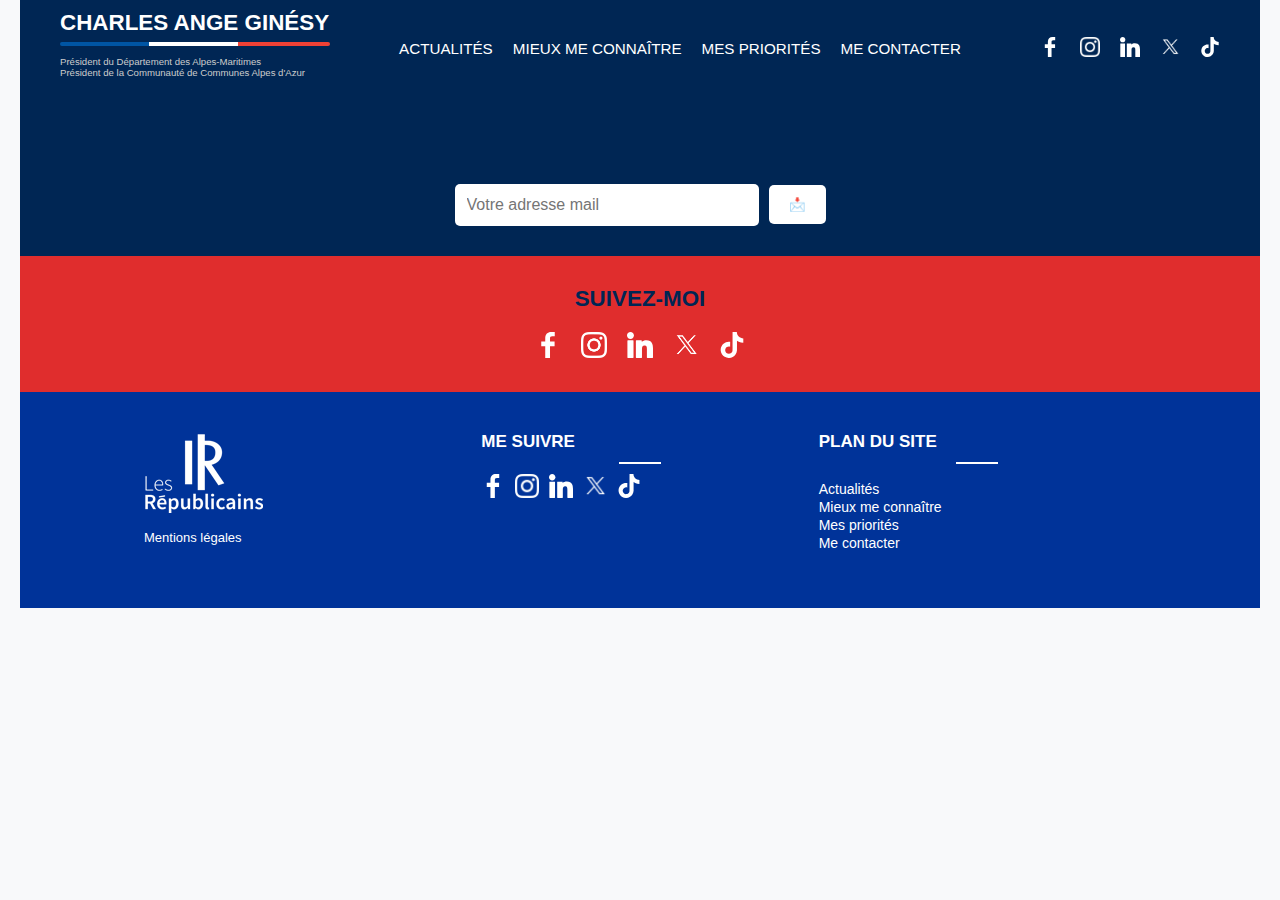
==== commit 5e8721e5: "Update index.html" ====
--- a/index.html
+++ b/index.html
@@ -4,7 +4,7 @@
   <meta charset="UTF-8">
   <meta name="viewport" content="width=device-width, initial-scale=1.0">
   <title>Charles Ange Ginésy</title>
-  <link rel="stylesheet" href="style.css">
+  <link rel="stylesheet" href="css/style.css">
   <script>
     function toggleMenu() {
       const nav = document.querySelector("nav ul");
--- a/css/style.css
+++ b/css/style.css
@@ -0,0 +1,436 @@
+/* RESET & FONDAMENTAUX */
+body {
+  margin: 0;
+  font-family: "Helvetica Neue", sans-serif;
+  color: #002654;
+  background-color: #fff;
+}
+
+h1, h2, h3, h4 {
+  text-transform: uppercase;
+  margin: 0;
+}
+
+/* LISERET BLEU BLANC ROUGE */
+.liseret {
+  height: 4px;
+  width: 270px;
+  background: linear-gradient(to right, #0055A4 33%, white 33% 66%, #EF4135 66%);
+  margin: 6px 0 10px 0;
+  border-radius: 2px;
+}
+
+/* HEADER */
+header {
+  background-color: #002654;
+  color: white;
+  display: flex;
+  align-items: center;
+  justify-content: space-between;
+  padding: 10px 40px;
+  flex-wrap: wrap;
+  position: relative;
+}
+
+.header-left {
+  max-width: 300px;
+}
+
+.header-title {
+  font-size: 1.4em;
+  font-weight: bold;
+}
+
+.header-subtitle {
+  font-size: 0.60em;
+  color: #ccc;
+}
+
+nav ul {
+  display: flex;
+  list-style: none;
+  padding: 0;
+  margin: 0 20px;
+  gap: 20px;
+}
+
+nav a {
+  color: white;
+  text-decoration: none;
+  font-size: 0.95em;
+  transition: color 0.3s ease;
+}
+
+nav a:hover {
+  color: #66b3ff;
+}
+
+#menu-toggle {
+  display: none;
+  background: none;
+  border: none;
+  color: white;
+  font-size: 26px;
+  margin-left: auto;
+  cursor: pointer;
+}
+
+.social-icons {
+  display: flex;
+  gap: 10px;
+  align-items: center;
+}
+
+.social-icons img {
+  width: 20px;
+  height: 20px;
+  margin-left: 10px;
+  transition: transform 0.3s;
+  filter: brightness(0) invert(1);
+}
+
+.social-icons img:hover {
+  transform: scale(1.1);
+}
+}
+.article {
+  border-bottom: 1px solid #ccc;
+  padding: 20px 0;
+}
+.article img {
+  width: 100%;
+  max-height: 200px;
+  object-fit: cover;
+}
+.article h2 {
+  margin-top: 10px;
+  color: #002654;
+}
+.article a {
+  color: #002654;
+  text-decoration: none;
+  font-weight: bold;
+}
+body {
+  font-family: 'Arial', sans-serif;
+  background: #f8f9fa;
+  color: #002654;
+  margin: 0;
+  padding: 0 20px;
+}
+
+h2 {
+  text-transform: uppercase;
+  font-size: 28px;
+  color: #002654;
+  margin-bottom: 30px;
+}
+
+.actualites {
+  max-width: 1200px;
+  margin: 60px auto;
+  padding: 0;
+}
+
+.toute-actu {
+  float: right;
+  font-size: 14px;
+  font-weight: normal;
+}
+
+.toute-actu img {
+  height: 16px;
+  vertical-align: middle;
+  margin-right: 5px;
+}
+
+.toute-actu a {
+  color: #002654;
+  text-decoration: none;
+  font-weight: bold;
+}
+
+/* Actualités */
+.actu-principale {
+  display: flex;
+  background: white;
+  border-radius: 12px;
+  overflow: hidden;
+  box-shadow: 0 0 8px rgba(0,0,0,0.1);
+  margin-bottom: 40px;
+}
+
+.actu-principale img {
+  width: 50%;
+  height: auto;
+  object-fit: cover;
+}
+
+.actu-principale .texte {
+  width: 50%;
+  padding: 30px;
+}
+
+.actu-principale .texte h2 {
+  font-size: 22px;
+  margin: 0 0 10px 0;
+}
+
+.actu-principale .date {
+  font-size: 14px;
+  color: #666;
+  margin-bottom: 10px;
+}
+
+.actu-principale .btn {
+  background-color: #002654;
+  color: white;
+  text-decoration: none;
+  padding: 10px 16px;
+  border-radius: 6px;
+  display: inline-block;
+  margin-top: 10px;
+  font-size: 14px;
+  transition: background-color 0.3s ease;
+}
+
+.actu-principale .btn:hover {
+  background-color: #0050aa;
+}
+
+/* Actus secondaires */
+.actus-secondaires {
+  display: grid;
+  grid-template-columns: repeat(3, 1fr);
+  gap: 20px;
+}
+
+.actus-secondaires .carte {
+  background: white;
+  border-radius: 12px;
+  overflow: hidden;
+  box-shadow: 0 0 6px rgba(0,0,0,0.08);
+  display: flex;
+  flex-direction: column;
+}
+
+.actus-secondaires img {
+  width: 100%;
+  height: 160px;
+  object-fit: cover;
+}
+
+.actus-secondaires .contenu {
+  padding: 16px;
+  flex-grow: 1;
+  display: flex;
+  flex-direction: column;
+  justify-content: space-between;
+}
+
+.actus-secondaires h3 {
+  font-size: 16px;
+  margin: 0 0 6px 0;
+}
+
+.actus-secondaires .date {
+  font-size: 13px;
+  color: #666;
+  margin-bottom: 8px;
+}
+
+.actus-secondaires .btn {
+  background-color: #002654;
+  color: white;
+  text-decoration: none;
+  padding: 8px 12px;
+  font-size: 12px;
+  text-align: center;
+  border-radius: 6px;
+  margin-top: 10px;
+  text-transform: uppercase;
+  transition: background-color 0.3s ease;
+}
+
+.actus-secondaires .btn:hover {
+  background-color: #0050aa;
+}
+
+/* Pagination */
+.pagination {
+  margin-top: 50px;
+  text-align: center;
+}
+
+.pagination button {
+  background: #ccc;
+  border: none;
+  padding: 8px 14px;
+  margin: 0 4px;
+  border-radius: 5px;
+  cursor: pointer;
+  font-weight: bold;
+  color: #002654;
+  transition: background-color 0.2s ease;
+}
+
+.pagination button:hover {
+  background-color: #999;
+}
+
+.pagination button.active {
+  background-color: #002654;
+  color: white;
+}
+
+/* NEWSLETTER */
+.newsletter {
+  background-color: #002654;
+  color: white;
+  padding: 30px 20px;
+  text-align: center;
+}
+
+.newsletter h2 {
+  font-size: 1.4em;
+  font-color: white;
+  font-weight: bold;
+}
+
+.newsletter form {
+  margin-top: 20px;
+  display: flex;
+  justify-content: center;
+  align-items: center;
+  flex-wrap: wrap;
+  gap: 10px;
+}
+
+.newsletter input {
+  padding: 12px;
+  width: 280px;
+  border-radius: 5px;
+  border: none;
+  font-size: 1em;
+}
+
+.newsletter button {
+  background: white;
+  color: #002654;
+  padding: 12px 20px;
+  border-radius: 5px;
+  border: none;
+  font-weight: bold;
+  cursor: pointer;
+  transition: all 0.3s ease;
+}
+
+.newsletter button:hover {
+  background-color: #004080;
+  color: white;
+}
+
+/* SUIVEZ-MOI */
+.suivez-moi {
+  background: #e02d2d;
+  color: white;
+  padding: 30px 20px;
+  text-align: center;
+}
+
+.suivez-moi h2 {
+  font-size: 1.4em;
+  font-weight: bold;
+  font-color: white;
+  margin-bottom: 20px;
+}
+
+.suivez-moi .icons {
+  display: flex;
+  justify-content: center;
+  gap: 20px;
+  margin-top: 15px;
+}
+
+.suivez-moi .icons a img {
+  width: 26px;
+  filter: brightness(0) invert(1);
+  transition: transform 0.3s ease;
+}
+
+.suivez-moi .icons a img:hover {
+  transform: scale(1.2);
+}
+/* ==== FOOTER ==== */
+footer {
+  background: #003399;
+  color: white;
+  padding: 40px 10%;
+}
+.footer-container {
+  display: flex;
+  justify-content: space-between;
+  flex-wrap: wrap;
+  gap: 20px;
+}
+.footer-col {
+  flex: 1;
+  min-width: 200px;
+}
+.footer-col h3 {
+  font-size: 17px;
+  margin-bottom: 10px;
+}
+.footer-col hr {
+  width: 40px;
+  border: 1px solid white;
+  margin-bottom: 10px;
+}
+.footer-icons {
+  display: flex;
+  gap: 10px;
+  flex-wrap: wrap;
+}
+.footer-icons img {
+  height: 24px;
+  filter: brightness(0) invert(1);
+}
+.footer-link {
+  display: block;
+  margin-top: 10px;
+  font-size: 13px;
+  color: white;
+  text-decoration: none;
+}
+.footer-col ul {
+  list-style: none;
+  padding: 0;
+}
+.footer-col ul li a {
+  color: white;
+  text-decoration: none;
+  font-size: 14px;
+}
+.footer-col ul li a:hover {
+  text-decoration: underline;
+}
+
+/* Responsive */
+@media screen and (max-width: 900px) {
+  .actus-secondaires {
+    grid-template-columns: repeat(2, 1fr);
+  }
+  .actu-principale {
+    flex-direction: column;
+  }
+  .actu-principale img,
+  .actu-principale .texte {
+    width: 100%;
+  }
+}
+
+@media screen and (max-width: 600px) {
+  .actus-secondaires {
+    grid-template-columns: 1fr;
+  }
+}
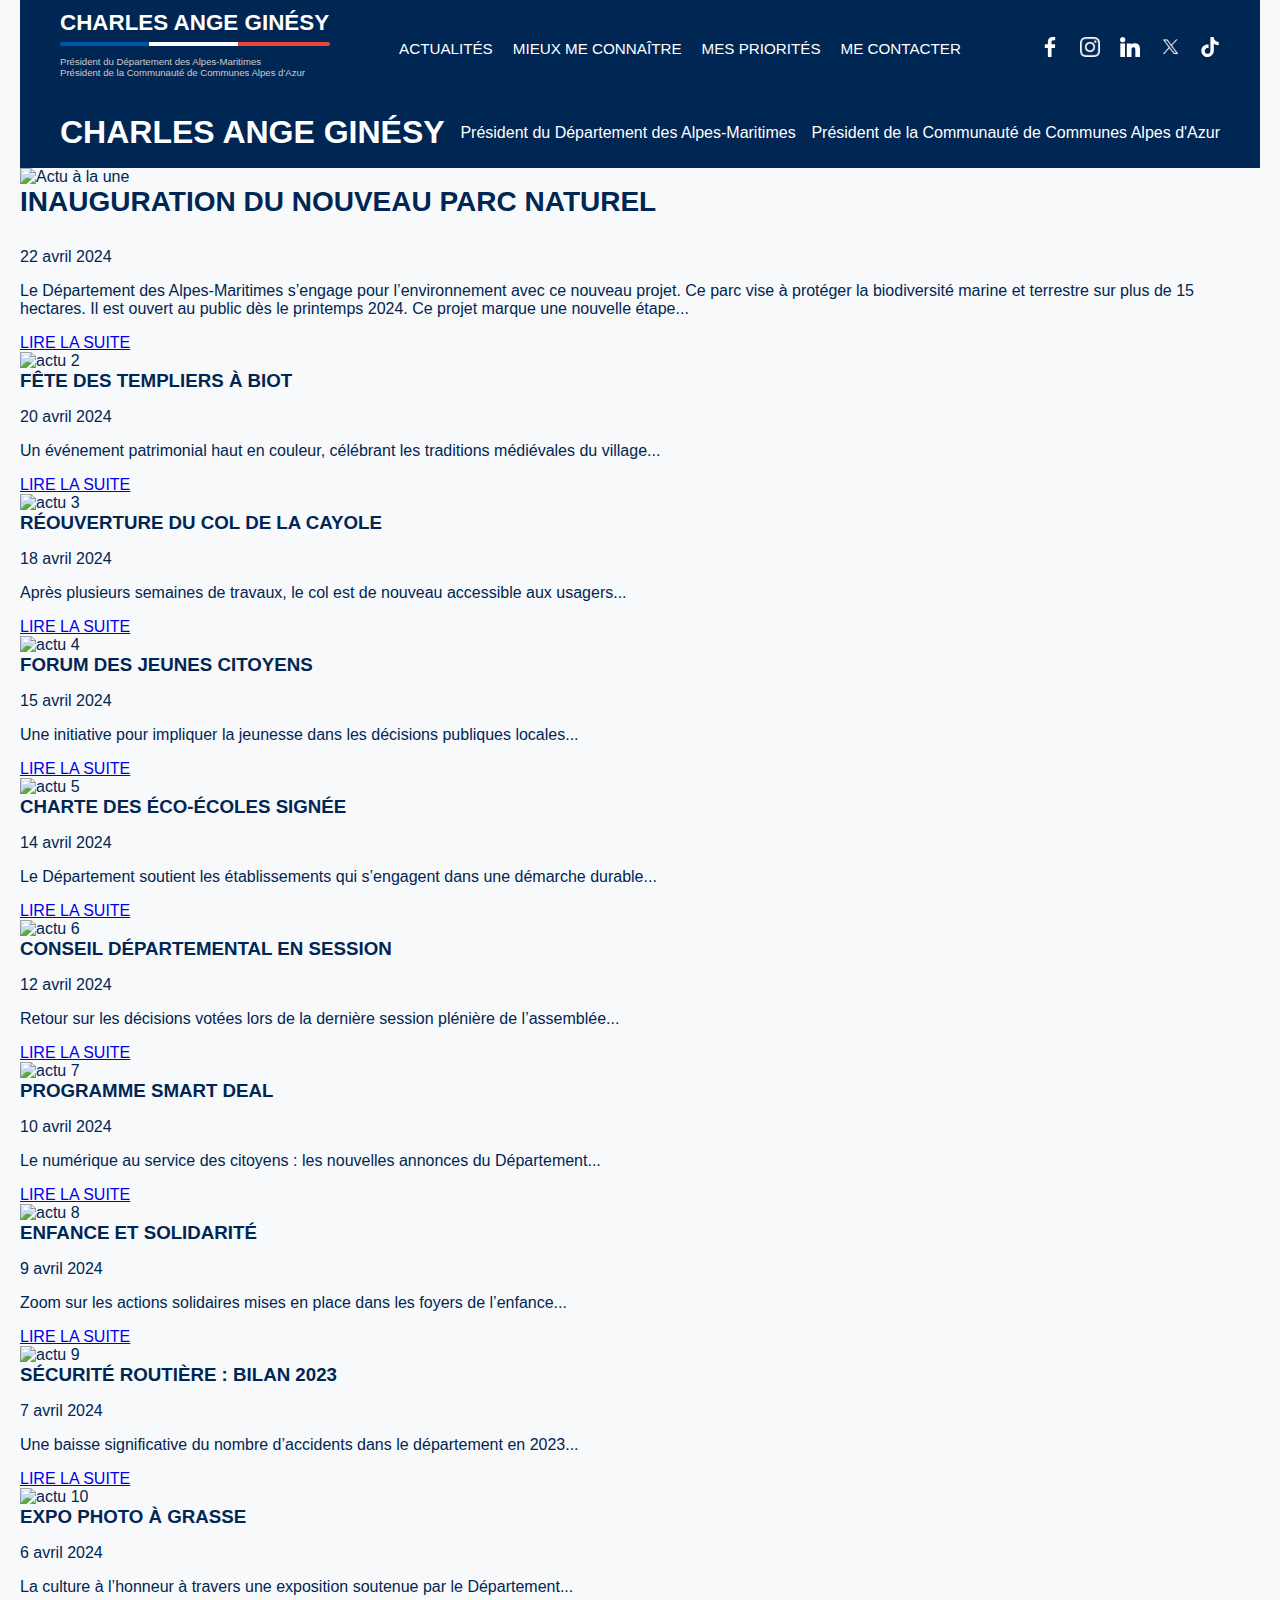
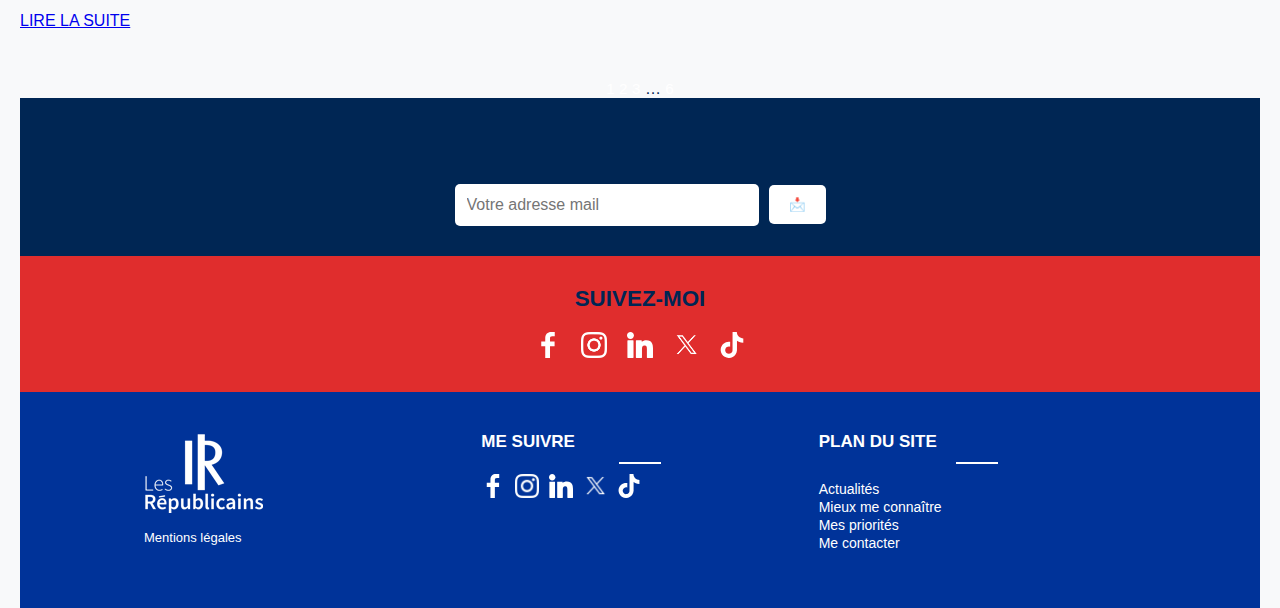
==== commit 1dd8488e: "Update index.html" ====
--- a/index.html
+++ b/index.html
@@ -38,6 +38,117 @@
     </div>
   </header>
 
+  <!DOCTYPE html>
+<html lang="fr">
+<head>
+  <meta charset="UTF-8">
+  <title>ACTUALITÉS – Charles Ange Ginésy</title>
+  <link rel="stylesheet" href="css/style.css">
+</head>
+<body>
+
+<header>
+  <h1>CHARLES ANGE GINÉSY</h1>
+  <p>Président du Département des Alpes-Maritimes</p>
+  <p>Président de la Communauté de Communes Alpes d'Azur</p>
+</header>
+
+<main>
+  <!-- ACTUALITÉ À LA UNE -->
+  <section class="actu-une">
+    <div class="image">
+      <img src="images/actu1.jpg" alt="Actu à la une">
+    </div>
+    <div class="texte">
+      <h2>INAUGURATION DU NOUVEAU PARC NATUREL</h2>
+      <p class="date">22 avril 2024</p>
+      <p>
+        Le Département des Alpes-Maritimes s’engage pour l’environnement avec ce nouveau projet.
+        Ce parc vise à protéger la biodiversité marine et terrestre sur plus de 15 hectares. Il est
+        ouvert au public dès le printemps 2024. Ce projet marque une nouvelle étape...
+      </p>
+      <a href="articles/actu1.html" class="btn">LIRE LA SUITE</a>
+    </div>
+  </section>
+
+  <!-- ARTICLES SECONDAIRES -->
+  <section class="liste-actus">
+    <div class="carte-article">
+      <img src="images/actu2.jpg" alt="actu 2">
+      <h3>FÊTE DES TEMPLIERS À BIOT</h3>
+      <p class="date">20 avril 2024</p>
+      <p>Un événement patrimonial haut en couleur, célébrant les traditions médiévales du village...</p>
+      <a href="articles/actu2.html" class="btn">LIRE LA SUITE</a>
+    </div>
+    <div class="carte-article">
+      <img src="images/actu3.jpg" alt="actu 3">
+      <h3>RÉOUVERTURE DU COL DE LA CAYOLE</h3>
+      <p class="date">18 avril 2024</p>
+      <p>Après plusieurs semaines de travaux, le col est de nouveau accessible aux usagers...</p>
+      <a href="articles/actu3.html" class="btn">LIRE LA SUITE</a>
+    </div>
+    <div class="carte-article">
+      <img src="images/actu4.jpg" alt="actu 4">
+      <h3>FORUM DES JEUNES CITOYENS</h3>
+      <p class="date">15 avril 2024</p>
+      <p>Une initiative pour impliquer la jeunesse dans les décisions publiques locales...</p>
+      <a href="articles/actu4.html" class="btn">LIRE LA SUITE</a>
+    </div>
+    <div class="carte-article">
+      <img src="images/actu5.jpg" alt="actu 5">
+      <h3>CHARTE DES ÉCO-ÉCOLES SIGNÉE</h3>
+      <p class="date">14 avril 2024</p>
+      <p>Le Département soutient les établissements qui s’engagent dans une démarche durable...</p>
+      <a href="articles/actu5.html" class="btn">LIRE LA SUITE</a>
+    </div>
+    <div class="carte-article">
+      <img src="images/actu6.jpg" alt="actu 6">
+      <h3>CONSEIL DÉPARTEMENTAL EN SESSION</h3>
+      <p class="date">12 avril 2024</p>
+      <p>Retour sur les décisions votées lors de la dernière session plénière de l’assemblée...</p>
+      <a href="articles/actu6.html" class="btn">LIRE LA SUITE</a>
+    </div>
+    <div class="carte-article">
+      <img src="images/actu7.jpg" alt="actu 7">
+      <h3>PROGRAMME SMART DEAL</h3>
+      <p class="date">10 avril 2024</p>
+      <p>Le numérique au service des citoyens : les nouvelles annonces du Département...</p>
+      <a href="articles/actu7.html" class="btn">LIRE LA SUITE</a>
+    </div>
+    <div class="carte-article">
+      <img src="images/actu8.jpg" alt="actu 8">
+      <h3>ENFANCE ET SOLIDARITÉ</h3>
+      <p class="date">9 avril 2024</p>
+      <p>Zoom sur les actions solidaires mises en place dans les foyers de l’enfance...</p>
+      <a href="articles/actu8.html" class="btn">LIRE LA SUITE</a>
+    </div>
+    <div class="carte-article">
+      <img src="images/actu9.jpg" alt="actu 9">
+      <h3>SÉCURITÉ ROUTIÈRE : BILAN 2023</h3>
+      <p class="date">7 avril 2024</p>
+      <p>Une baisse significative du nombre d’accidents dans le département en 2023...</p>
+      <a href="articles/actu9.html" class="btn">LIRE LA SUITE</a>
+    </div>
+    <div class="carte-article">
+      <img src="images/actu10.jpg" alt="actu 10">
+      <h3>EXPO PHOTO À GRASSE</h3>
+      <p class="date">6 avril 2024</p>
+      <p>La culture à l’honneur à travers une exposition soutenue par le Département...</p>
+      <a href="articles/actu10.html" class="btn">LIRE LA SUITE</a>
+    </div>
+  </section>
+
+  <!-- PAGINATION -->
+  <nav class="pagination">
+    <a href="#" class="page active">1</a>
+    <a href="actualites-page2.html" class="page">2</a>
+    <a href="actualites-page3.html" class="page">3</a>
+    <span>…</span>
+    <a href="actualites-page6.html" class="page">6</a>
+  </nav>
+
+</main>
+
   <section class="newsletter">
     <h2>TOUTE MON ACTUALITÉ DANS VOTRE BOÎTE MAIL</h2>
     <form>
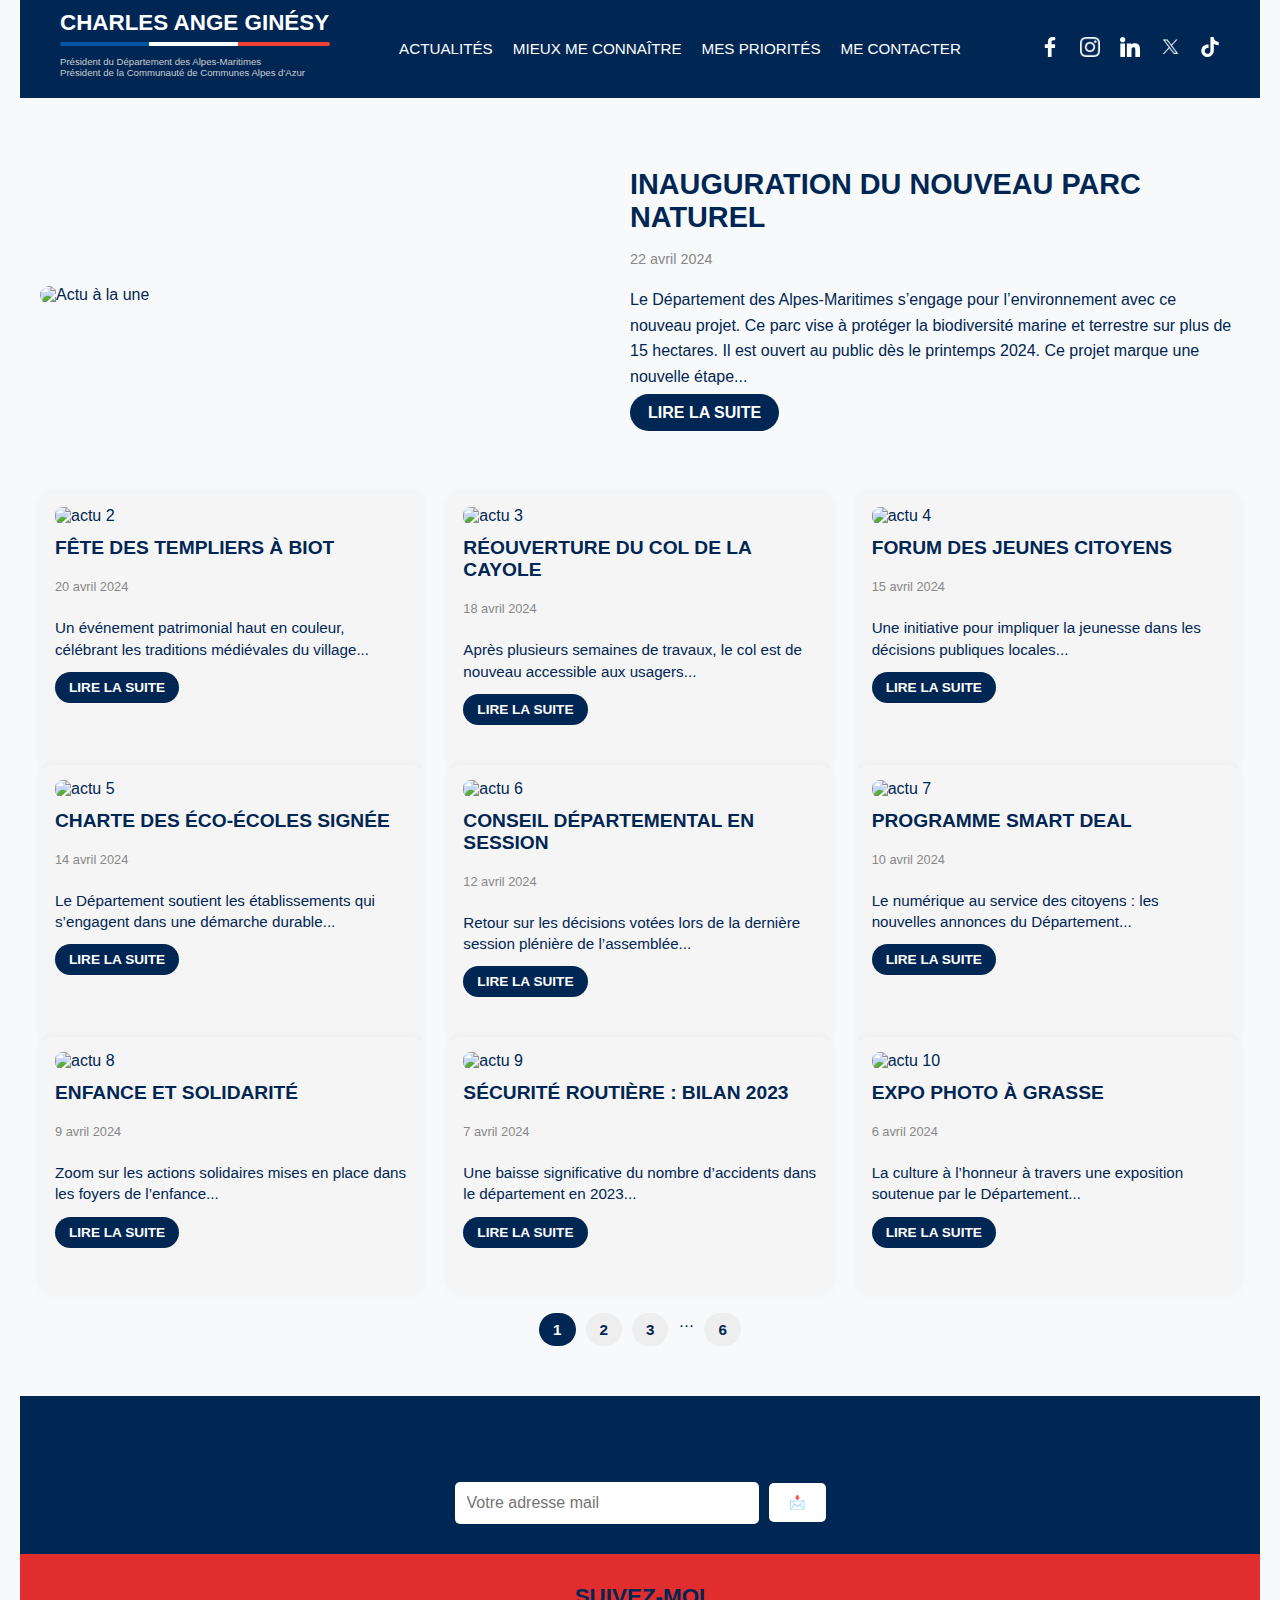
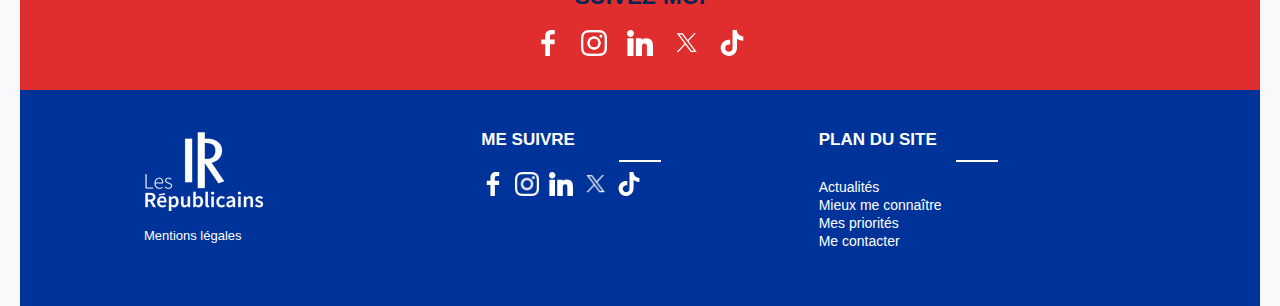
==== commit 289b5501: "Update index.html" ====
--- a/index.html
+++ b/index.html
@@ -37,21 +37,6 @@
       <a href="https://www.tiktok.com/@charlesangeginesy" target="_blank"><img src="images/tiktokgood.svg" alt="TikTok"></a>
     </div>
   </header>
-
-  <!DOCTYPE html>
-<html lang="fr">
-<head>
-  <meta charset="UTF-8">
-  <title>ACTUALITÉS – Charles Ange Ginésy</title>
-  <link rel="stylesheet" href="css/style.css">
-</head>
-<body>
-
-<header>
-  <h1>CHARLES ANGE GINÉSY</h1>
-  <p>Président du Département des Alpes-Maritimes</p>
-  <p>Président de la Communauté de Communes Alpes d'Azur</p>
-</header>
 
 <main>
   <!-- ACTUALITÉ À LA UNE -->
--- a/css/style.css
+++ b/css/style.css
@@ -126,162 +126,159 @@
   margin-bottom: 30px;
 }
 
-.actualites {
+
+/* === ACTU À LA UNE === */
+.actu-une {
+  display: flex;
+  flex-wrap: wrap;
+  margin: 50px auto;
   max-width: 1200px;
-  margin: 60px auto;
-  padding: 0;
-}
-
-.toute-actu {
-  float: right;
-  font-size: 14px;
-  font-weight: normal;
-}
-
-.toute-actu img {
-  height: 16px;
-  vertical-align: middle;
-  margin-right: 5px;
-}
-
-.toute-actu a {
-  color: #002654;
-  text-decoration: none;
-  font-weight: bold;
-}
-
-/* Actualités */
-.actu-principale {
-  display: flex;
-  background: white;
+  gap: 40px;
+  align-items: center;
+  padding: 20px;
+}
+
+.actu-une .image {
+  flex: 1 1 45%;
+}
+
+.actu-une .image img {
+  width: 100%;
+  height: auto;
+  border-radius: 10px;
+}
+
+.actu-une .texte {
+  flex: 1 1 50%;
+}
+
+.actu-une .texte h2 {
+  font-size: 1.8em;
+  margin-bottom: 10px;
+}
+
+.actu-une .texte .date {
+  font-size: 0.9em;
+  color: #888;
+  margin-bottom: 10px;
+}
+
+.actu-une .texte p {
+  line-height: 1.6;
+  margin-bottom: 15px;
+}
+
+.actu-une .btn {
+  background-color: #002654;
+  color: white;
+  padding: 10px 18px;
+  border-radius: 30px;
+  text-decoration: none;
+  font-weight: bold;
+  transition: background-color 0.3s;
+}
+
+.actu-une .btn:hover {
+  background-color: #0048a4;
+}
+
+
+/* === ARTICLES SECONDAIRES === */
+.liste-actus {
+  max-width: 1200px;
+  margin: 40px auto;
+  display: grid;
+  grid-template-columns: repeat(auto-fill, minmax(300px, 1fr));
+  gap: 25px;
+  padding: 0 20px;
+}
+
+.carte-article {
+  background-color: #f5f5f5;
   border-radius: 12px;
   overflow: hidden;
-  box-shadow: 0 0 8px rgba(0,0,0,0.1);
-  margin-bottom: 40px;
-}
-
-.actu-principale img {
-  width: 50%;
+  padding: 15px;
+  display: flex;
+  flex-direction: column;
+  height: 100%;
+  box-shadow: 0 0 8px rgba(0,0,0,0.05);
+  transition: transform 0.3s;
+}
+
+.carte-article:hover {
+  transform: translateY(-5px);
+}
+
+.carte-article img {
+  width: 100%;
   height: auto;
-  object-fit: cover;
-}
-
-.actu-principale .texte {
-  width: 50%;
-  padding: 30px;
-}
-
-.actu-principale .texte h2 {
-  font-size: 22px;
-  margin: 0 0 10px 0;
-}
-
-.actu-principale .date {
-  font-size: 14px;
-  color: #666;
-  margin-bottom: 10px;
-}
-
-.actu-principale .btn {
+  border-radius: 8px;
+  margin-bottom: 12px;
+}
+
+.carte-article h3 {
+  font-size: 1.2em;
+  margin-bottom: 6px;
+}
+
+.carte-article .date {
+  font-size: 0.8em;
+  color: #888;
+  margin-bottom: 6px;
+}
+
+.carte-article p {
+  font-size: 0.95em;
+  line-height: 1.4;
+  margin-bottom: 12px;
+}
+
+.carte-article .btn {
+  align-self: flex-start;
   background-color: #002654;
   color: white;
-  text-decoration: none;
-  padding: 10px 16px;
-  border-radius: 6px;
+  padding: 8px 14px;
+  border-radius: 30px;
+  text-decoration: none;
+  font-weight: bold;
+  font-size: 0.85em;
+  transition: background-color 0.3s;
+}
+
+.carte-article .btn:hover {
+  background-color: #0048a4;
+}
+
+
+/* === PAGINATION === */
+.pagination {
+  display: flex;
+  justify-content: center;
+  gap: 10px;
+  margin: 50px 0;
+  flex-wrap: wrap;
+}
+
+.pagination .page {
   display: inline-block;
-  margin-top: 10px;
-  font-size: 14px;
-  transition: background-color 0.3s ease;
-}
-
-.actu-principale .btn:hover {
-  background-color: #0050aa;
-}
-
-/* Actus secondaires */
-.actus-secondaires {
-  display: grid;
-  grid-template-columns: repeat(3, 1fr);
-  gap: 20px;
-}
-
-.actus-secondaires .carte {
-  background: white;
-  border-radius: 12px;
-  overflow: hidden;
-  box-shadow: 0 0 6px rgba(0,0,0,0.08);
-  display: flex;
-  flex-direction: column;
-}
-
-.actus-secondaires img {
-  width: 100%;
-  height: 160px;
-  object-fit: cover;
-}
-
-.actus-secondaires .contenu {
-  padding: 16px;
-  flex-grow: 1;
-  display: flex;
-  flex-direction: column;
-  justify-content: space-between;
-}
-
-.actus-secondaires h3 {
-  font-size: 16px;
-  margin: 0 0 6px 0;
-}
-
-.actus-secondaires .date {
-  font-size: 13px;
-  color: #666;
-  margin-bottom: 8px;
-}
-
-.actus-secondaires .btn {
+  padding: 8px 14px;
+  background-color: #eee;
+  color: #002654;
+  text-decoration: none;
+  border-radius: 25px;
+  font-weight: bold;
+  transition: background-color 0.3s;
+}
+
+.pagination .page:hover {
+  background-color: #ccc;
+}
+
+.pagination .active {
   background-color: #002654;
   color: white;
-  text-decoration: none;
-  padding: 8px 12px;
-  font-size: 12px;
-  text-align: center;
-  border-radius: 6px;
-  margin-top: 10px;
-  text-transform: uppercase;
-  transition: background-color 0.3s ease;
-}
-
-.actus-secondaires .btn:hover {
-  background-color: #0050aa;
-}
-
-/* Pagination */
-.pagination {
-  margin-top: 50px;
-  text-align: center;
-}
-
-.pagination button {
-  background: #ccc;
-  border: none;
-  padding: 8px 14px;
-  margin: 0 4px;
-  border-radius: 5px;
-  cursor: pointer;
-  font-weight: bold;
-  color: #002654;
-  transition: background-color 0.2s ease;
-}
-
-.pagination button:hover {
-  background-color: #999;
-}
-
-.pagination button.active {
-  background-color: #002654;
-  color: white;
-}
+}
+
 
 /* NEWSLETTER */
 .newsletter {
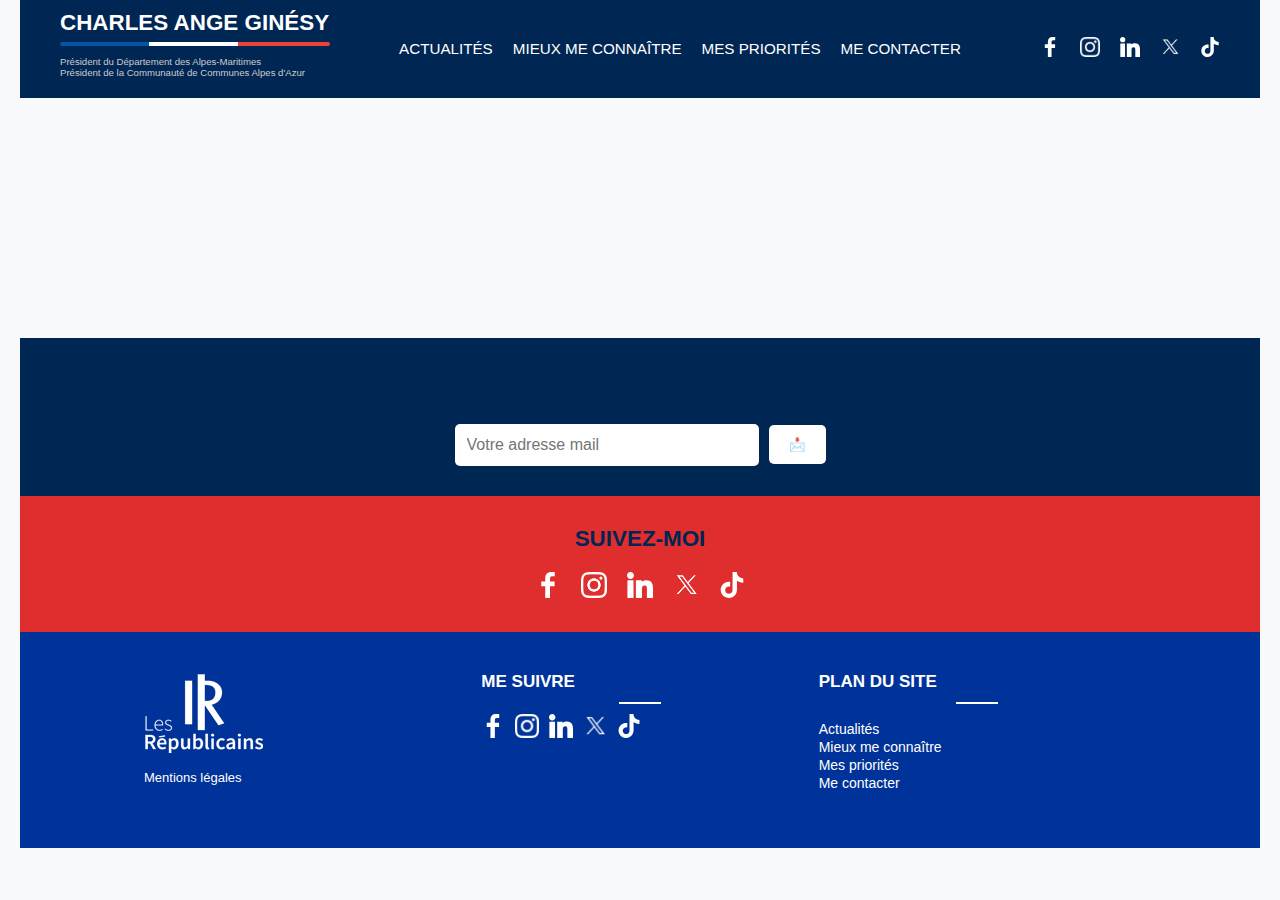
==== commit 061214d9: "Update index.html" ====
--- a/index.html
+++ b/index.html
@@ -39,100 +39,20 @@
   </header>
 
 <main>
-  <!-- ACTUALITÉ À LA UNE -->
-  <section class="actu-une">
-    <div class="image">
-      <img src="images/actu1.jpg" alt="Actu à la une">
-    </div>
-    <div class="texte">
-      <h2>INAUGURATION DU NOUVEAU PARC NATUREL</h2>
-      <p class="date">22 avril 2024</p>
-      <p>
-        Le Département des Alpes-Maritimes s’engage pour l’environnement avec ce nouveau projet.
-        Ce parc vise à protéger la biodiversité marine et terrestre sur plus de 15 hectares. Il est
-        ouvert au public dès le printemps 2024. Ce projet marque une nouvelle étape...
-      </p>
-      <a href="articles/actu1.html" class="btn">LIRE LA SUITE</a>
-    </div>
+  <!-- Actu à la une (chargée dynamiquement) -->
+  <section id="actu-une" class="actu-une">
+    <!-- JS remplira ici -->
   </section>
 
-  <!-- ARTICLES SECONDAIRES -->
-  <section class="liste-actus">
-    <div class="carte-article">
-      <img src="images/actu2.jpg" alt="actu 2">
-      <h3>FÊTE DES TEMPLIERS À BIOT</h3>
-      <p class="date">20 avril 2024</p>
-      <p>Un événement patrimonial haut en couleur, célébrant les traditions médiévales du village...</p>
-      <a href="articles/actu2.html" class="btn">LIRE LA SUITE</a>
-    </div>
-    <div class="carte-article">
-      <img src="images/actu3.jpg" alt="actu 3">
-      <h3>RÉOUVERTURE DU COL DE LA CAYOLE</h3>
-      <p class="date">18 avril 2024</p>
-      <p>Après plusieurs semaines de travaux, le col est de nouveau accessible aux usagers...</p>
-      <a href="articles/actu3.html" class="btn">LIRE LA SUITE</a>
-    </div>
-    <div class="carte-article">
-      <img src="images/actu4.jpg" alt="actu 4">
-      <h3>FORUM DES JEUNES CITOYENS</h3>
-      <p class="date">15 avril 2024</p>
-      <p>Une initiative pour impliquer la jeunesse dans les décisions publiques locales...</p>
-      <a href="articles/actu4.html" class="btn">LIRE LA SUITE</a>
-    </div>
-    <div class="carte-article">
-      <img src="images/actu5.jpg" alt="actu 5">
-      <h3>CHARTE DES ÉCO-ÉCOLES SIGNÉE</h3>
-      <p class="date">14 avril 2024</p>
-      <p>Le Département soutient les établissements qui s’engagent dans une démarche durable...</p>
-      <a href="articles/actu5.html" class="btn">LIRE LA SUITE</a>
-    </div>
-    <div class="carte-article">
-      <img src="images/actu6.jpg" alt="actu 6">
-      <h3>CONSEIL DÉPARTEMENTAL EN SESSION</h3>
-      <p class="date">12 avril 2024</p>
-      <p>Retour sur les décisions votées lors de la dernière session plénière de l’assemblée...</p>
-      <a href="articles/actu6.html" class="btn">LIRE LA SUITE</a>
-    </div>
-    <div class="carte-article">
-      <img src="images/actu7.jpg" alt="actu 7">
-      <h3>PROGRAMME SMART DEAL</h3>
-      <p class="date">10 avril 2024</p>
-      <p>Le numérique au service des citoyens : les nouvelles annonces du Département...</p>
-      <a href="articles/actu7.html" class="btn">LIRE LA SUITE</a>
-    </div>
-    <div class="carte-article">
-      <img src="images/actu8.jpg" alt="actu 8">
-      <h3>ENFANCE ET SOLIDARITÉ</h3>
-      <p class="date">9 avril 2024</p>
-      <p>Zoom sur les actions solidaires mises en place dans les foyers de l’enfance...</p>
-      <a href="articles/actu8.html" class="btn">LIRE LA SUITE</a>
-    </div>
-    <div class="carte-article">
-      <img src="images/actu9.jpg" alt="actu 9">
-      <h3>SÉCURITÉ ROUTIÈRE : BILAN 2023</h3>
-      <p class="date">7 avril 2024</p>
-      <p>Une baisse significative du nombre d’accidents dans le département en 2023...</p>
-      <a href="articles/actu9.html" class="btn">LIRE LA SUITE</a>
-    </div>
-    <div class="carte-article">
-      <img src="images/actu10.jpg" alt="actu 10">
-      <h3>EXPO PHOTO À GRASSE</h3>
-      <p class="date">6 avril 2024</p>
-      <p>La culture à l’honneur à travers une exposition soutenue par le Département...</p>
-      <a href="articles/actu10.html" class="btn">LIRE LA SUITE</a>
-    </div>
+  <!-- Articles secondaires (9 blocs) -->
+  <section id="liste-actus" class="liste-actus">
+    <!-- JS remplira ici -->
   </section>
 
-  <!-- PAGINATION -->
-  <nav class="pagination">
-    <a href="#" class="page active">1</a>
-    <a href="actualites-page2.html" class="page">2</a>
-    <a href="actualites-page3.html" class="page">3</a>
-    <span>…</span>
-    <a href="actualites-page6.html" class="page">6</a>
+  <!-- Pagination -->
+  <nav id="pagination" class="pagination">
+    <!-- JS remplira ici -->
   </nav>
-
-</main>
 
   <section class="newsletter">
     <h2>TOUTE MON ACTUALITÉ DANS VOTRE BOÎTE MAIL</h2>
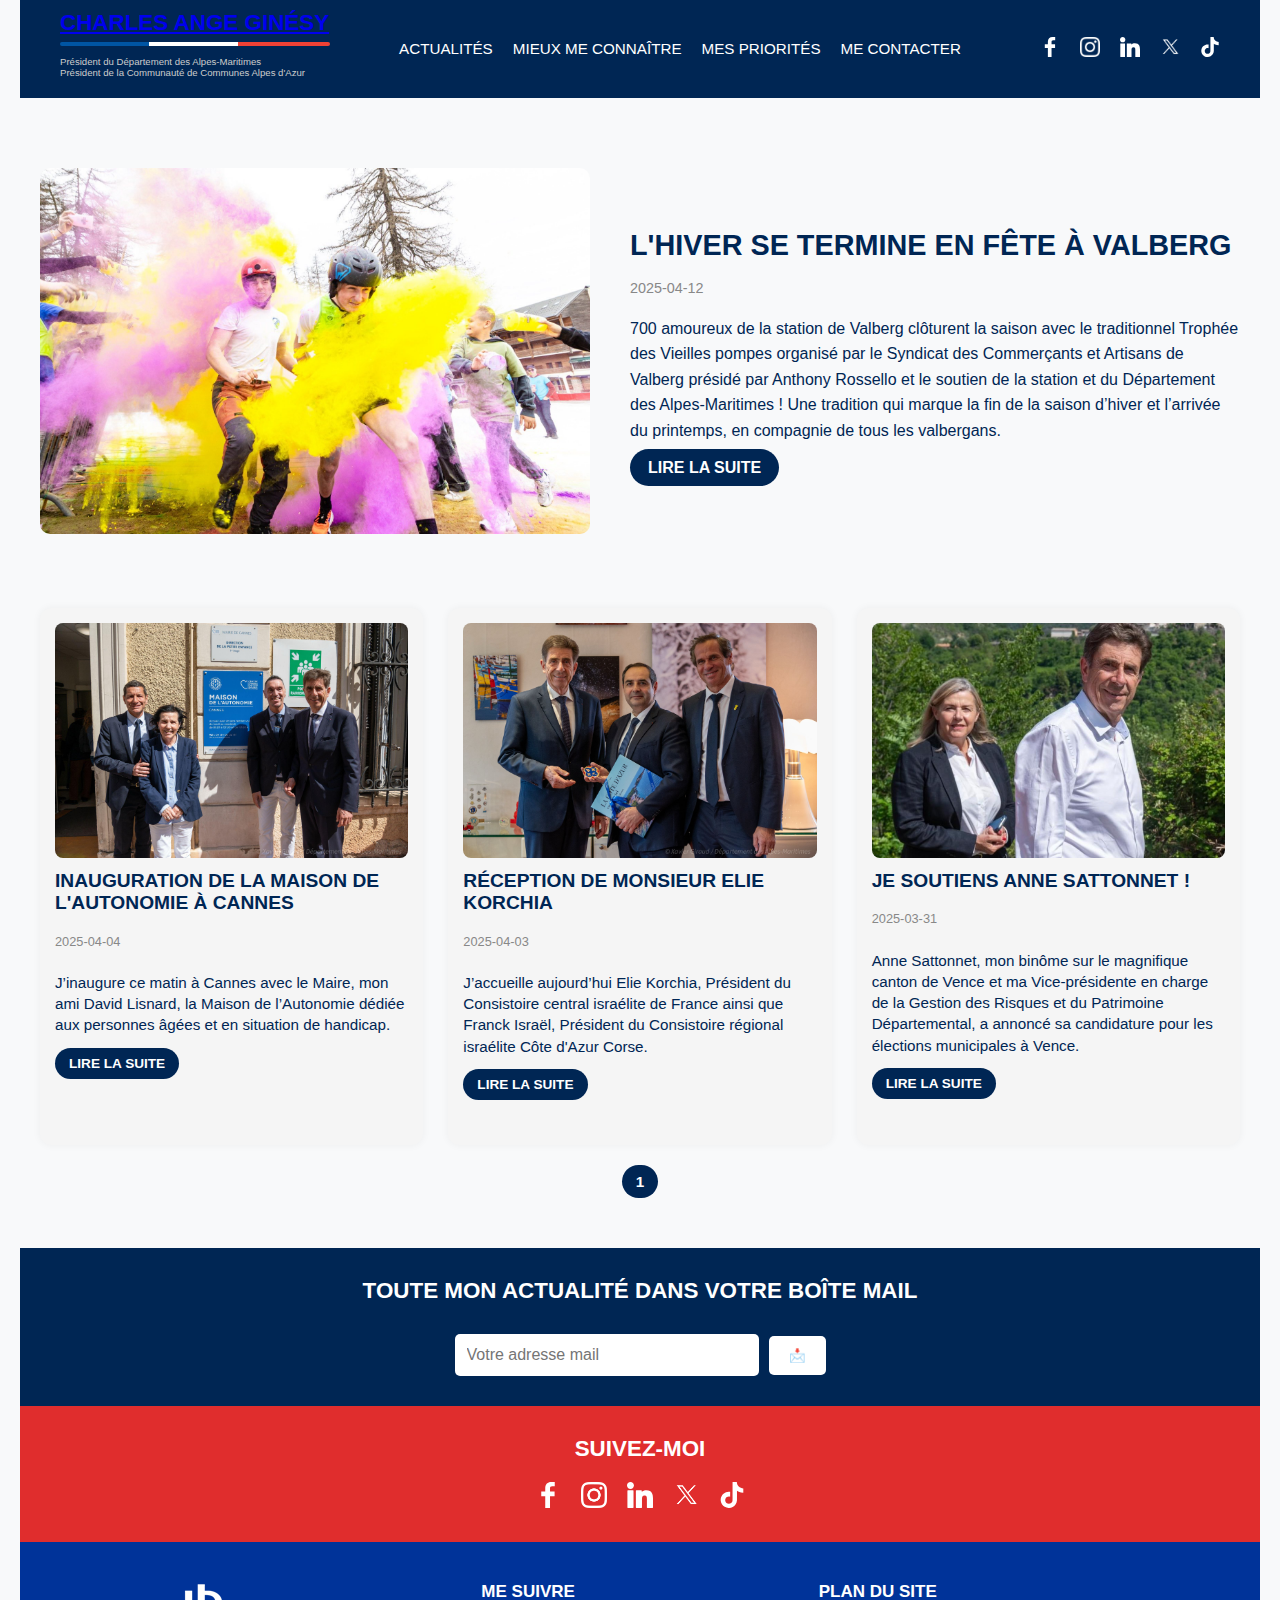
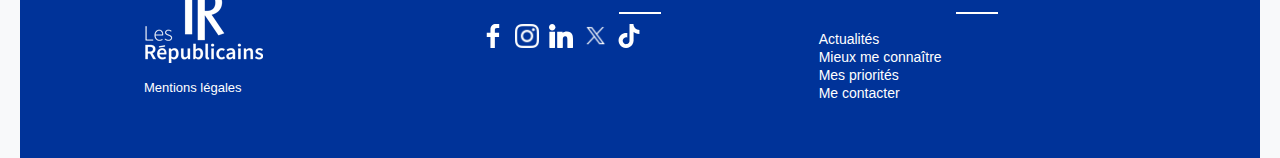
==== commit 4d5325d8: "Update index.html" ====
--- a/index.html
+++ b/index.html
@@ -5,6 +5,7 @@
   <meta name="viewport" content="width=device-width, initial-scale=1.0">
   <title>Charles Ange Ginésy</title>
   <link rel="stylesheet" href="css/style.css">
+  <link rel="icon" type="image/cag-icon" href="favicon.ico">
   <script>
     function toggleMenu() {
       const nav = document.querySelector("nav ul");
@@ -16,8 +17,10 @@
 <body>
   <header>
     <div class="header-left">
-      <h1 class="header-title">CHARLES ANGE GINÉSY</h1>
-      <div class="liseret"></div>
+      <h1 class="header-title">
+  <a href="https://pastoa.github.io/ginesy-site/">CHARLES ANGE GINÉSY</a>
+</h1>
+ <div class="liseret"></div>
       <p class="header-subtitle">Président du Département des Alpes-Maritimes<br>Président de la Communauté de Communes Alpes d'Azur</p>
     </div>
     <button id="menu-toggle" onclick="toggleMenu()">☰</button>
--- a/css/style.css
+++ b/css/style.css
@@ -276,6 +276,30 @@
 
 .pagination .active {
   background-color: #002654;
+  color: white;
+}
+
+/* ==== Ajustements visuels personnalisés ==== */
+
+.actu-secondaires .actu {
+  background-color: #dcdcdc;
+}
+
+.actu {
+  display: flex;
+  flex-direction: column;
+  justify-content: space-between;
+}
+
+.read-more {
+  align-self: flex-start;
+  margin-top: auto;
+  margin-bottom: 10px;
+  font-size: 0.65rem;
+}
+
+.newsletter h2,
+.suivez-moi h2 {
   color: white;
 }
 
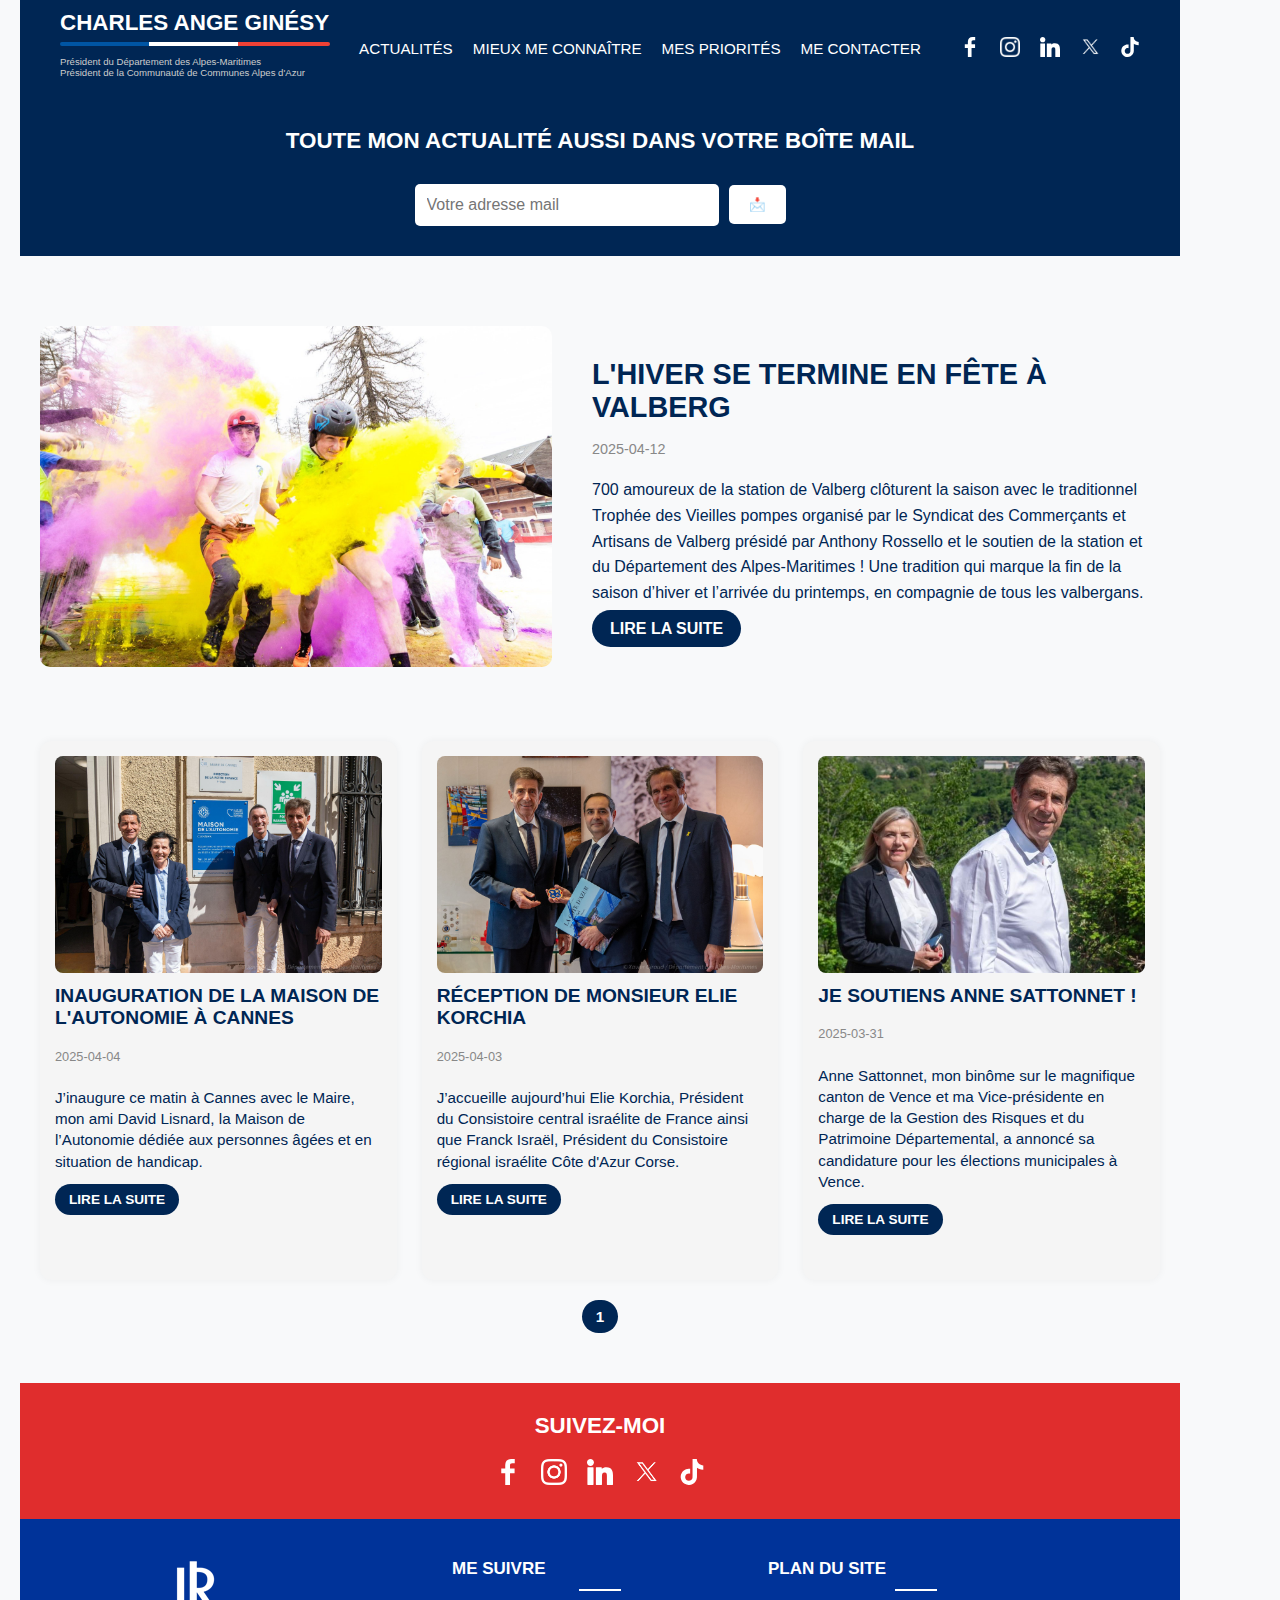
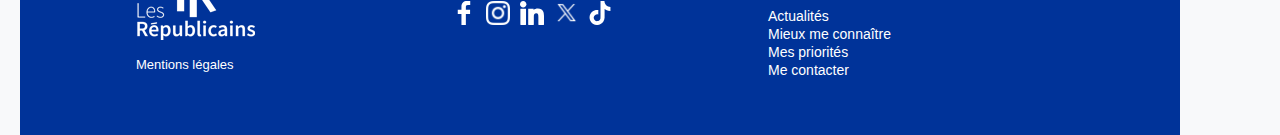
==== commit b132c3aa: "Update index.html" ====
--- a/index.html
+++ b/index.html
@@ -41,6 +41,14 @@
     </div>
   </header>
 
+    <section class="newsletter">
+    <h2>TOUTE MON ACTUALITÉ AUSSI DANS VOTRE BOÎTE MAIL</h2>
+    <form>
+      <input type="email" placeholder="Votre adresse mail">
+      <button type="submit">📩</button>
+    </form>
+  </section>
+
 <main>
   <!-- Actu à la une (chargée dynamiquement) -->
   <section id="actu-une" class="actu-une">
@@ -56,14 +64,6 @@
   <nav id="pagination" class="pagination">
     <!-- JS remplira ici -->
   </nav>
-
-  <section class="newsletter">
-    <h2>TOUTE MON ACTUALITÉ DANS VOTRE BOÎTE MAIL</h2>
-    <form>
-      <input type="email" placeholder="Votre adresse mail">
-      <button type="submit">📩</button>
-    </form>
-  </section>
 
   <section class="suivez-moi">
     <h2>SUIVEZ-MOI</h2>
--- a/css/style.css
+++ b/css/style.css
@@ -1,9 +1,19 @@
 /* RESET & FONDAMENTAUX */
+
 body {
-  margin: 0;
-  font-family: "Helvetica Neue", sans-serif;
+  max-width: 1200px;
+  margin: 0 auto;
+  padding: 0 20px;
+  box-sizing: border-box;
+    font-family: "Helvetica Neue", sans-serif;
   color: #002654;
   background-color: #fff;
+}
+
+main, section, .page-content, .content-wrapper {
+  max-width: 100%;
+  width: 100%;
+  box-sizing: border-box;
 }
 
 h1, h2, h3, h4 {
@@ -41,6 +51,10 @@
   font-weight: bold;
 }
 
+.header-title a {
+  text-decoration: none;
+  color: inherit;
+}
 .header-subtitle {
   font-size: 0.60em;
   color: #ccc;
@@ -126,6 +140,52 @@
   margin-bottom: 30px;
 }
 
+/* NEWSLETTER */
+.newsletter {
+  background-color: #002654;
+  color: white;
+  padding: 30px 20px;
+  text-align: center;
+}
+
+.newsletter h2 {
+  font-size: 1.4em;
+  font-color: white;
+  font-weight: bold;
+}
+
+.newsletter form {
+  margin-top: 20px;
+  display: flex;
+  justify-content: center;
+  align-items: center;
+  flex-wrap: wrap;
+  gap: 10px;
+}
+
+.newsletter input {
+  padding: 12px;
+  width: 280px;
+  border-radius: 5px;
+  border: none;
+  font-size: 1em;
+}
+
+.newsletter button {
+  background: white;
+  color: #002654;
+  padding: 12px 20px;
+  border-radius: 5px;
+  border: none;
+  font-weight: bold;
+  cursor: pointer;
+  transition: all 0.3s ease;
+}
+
+.newsletter button:hover {
+  background-color: #004080;
+  color: white;
+}
 
 /* === ACTU À LA UNE === */
 .actu-une {
@@ -300,54 +360,6 @@
 
 .newsletter h2,
 .suivez-moi h2 {
-  color: white;
-}
-
-
-/* NEWSLETTER */
-.newsletter {
-  background-color: #002654;
-  color: white;
-  padding: 30px 20px;
-  text-align: center;
-}
-
-.newsletter h2 {
-  font-size: 1.4em;
-  font-color: white;
-  font-weight: bold;
-}
-
-.newsletter form {
-  margin-top: 20px;
-  display: flex;
-  justify-content: center;
-  align-items: center;
-  flex-wrap: wrap;
-  gap: 10px;
-}
-
-.newsletter input {
-  padding: 12px;
-  width: 280px;
-  border-radius: 5px;
-  border: none;
-  font-size: 1em;
-}
-
-.newsletter button {
-  background: white;
-  color: #002654;
-  padding: 12px 20px;
-  border-radius: 5px;
-  border: none;
-  font-weight: bold;
-  cursor: pointer;
-  transition: all 0.3s ease;
-}
-
-.newsletter button:hover {
-  background-color: #004080;
   color: white;
 }
 
